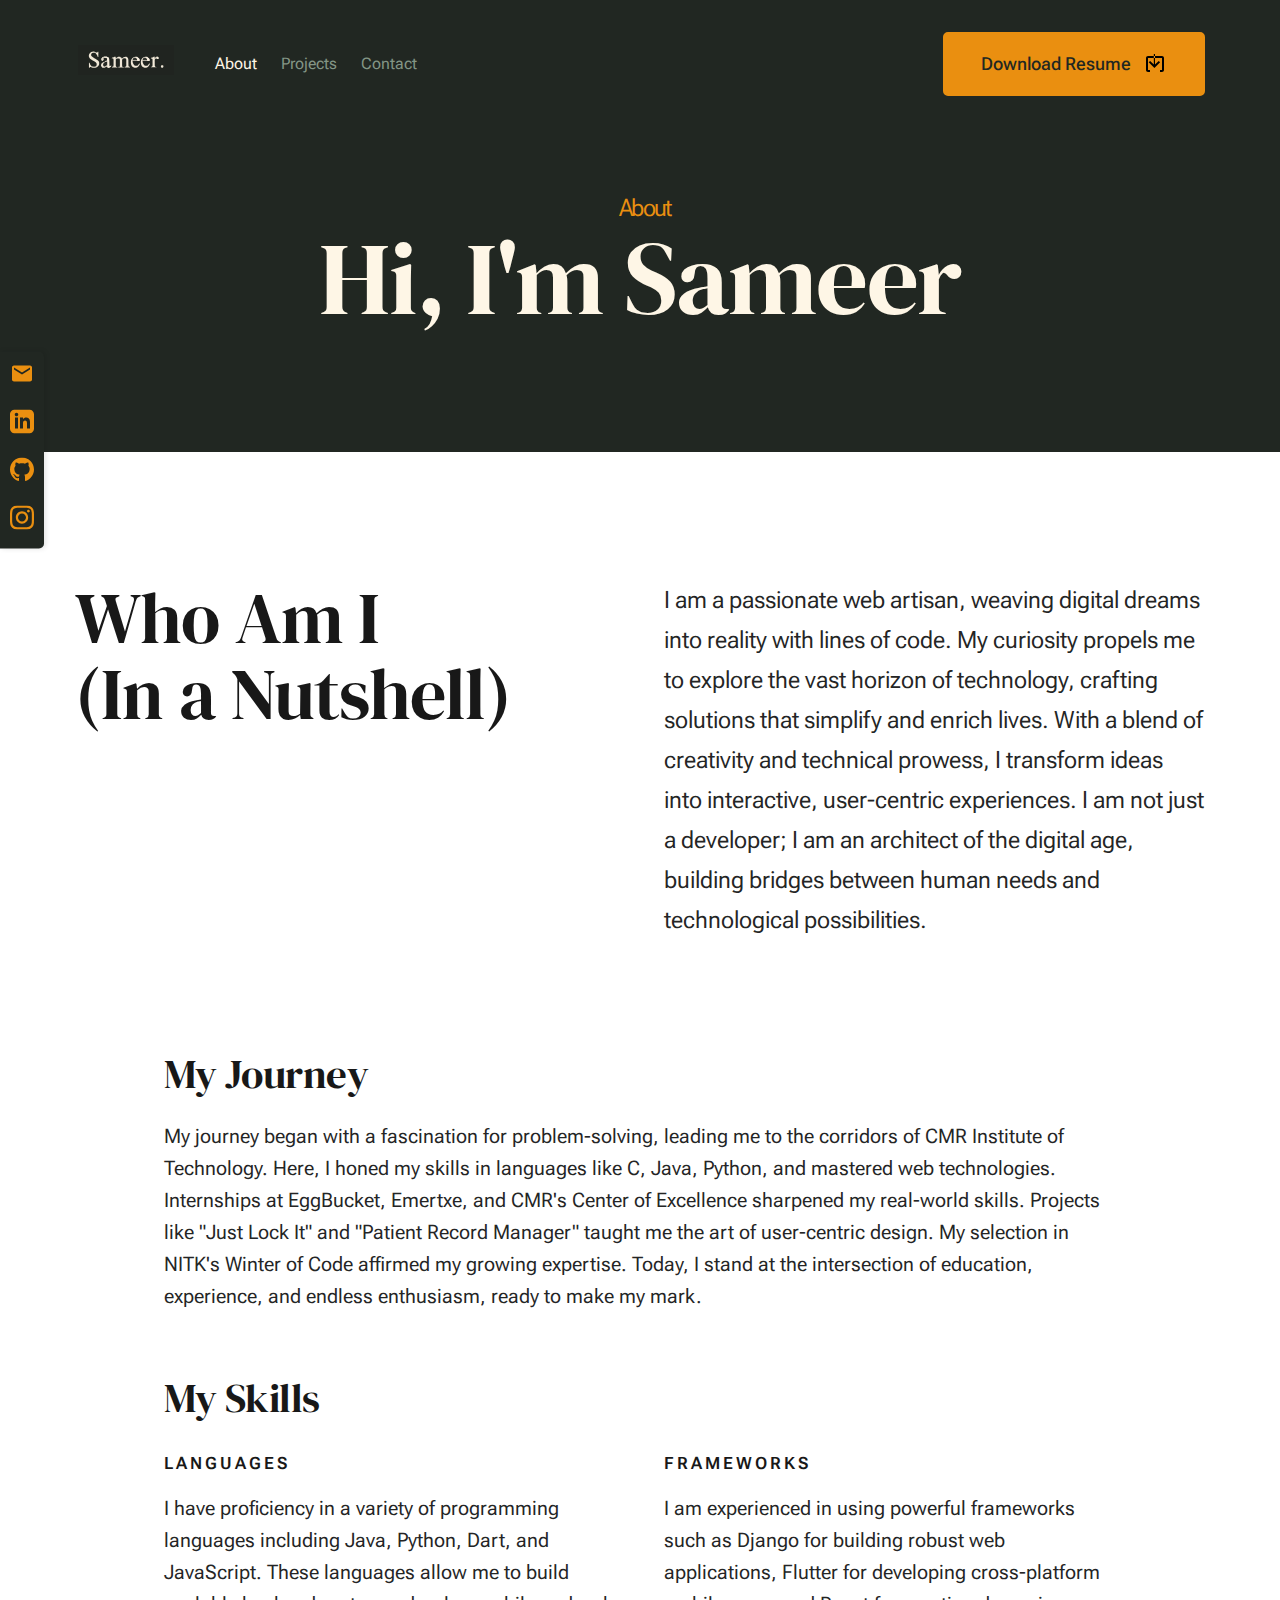
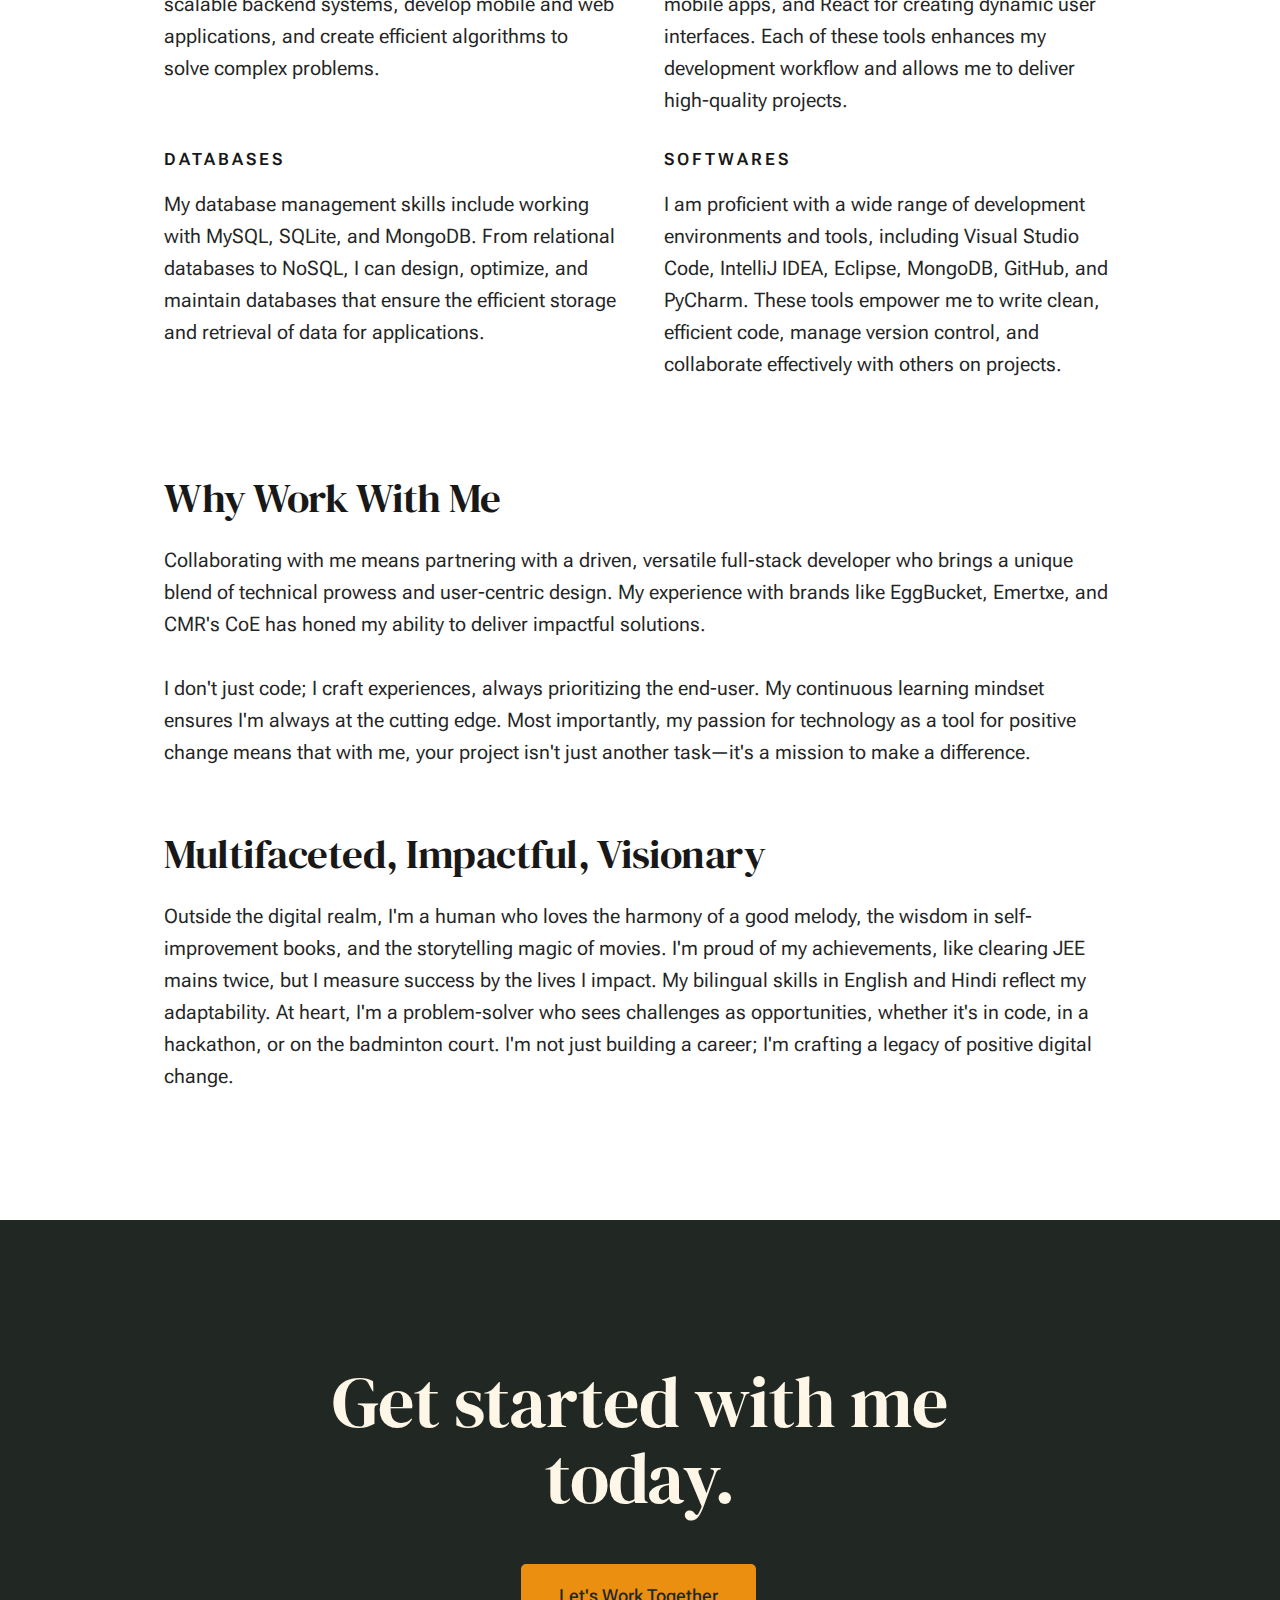
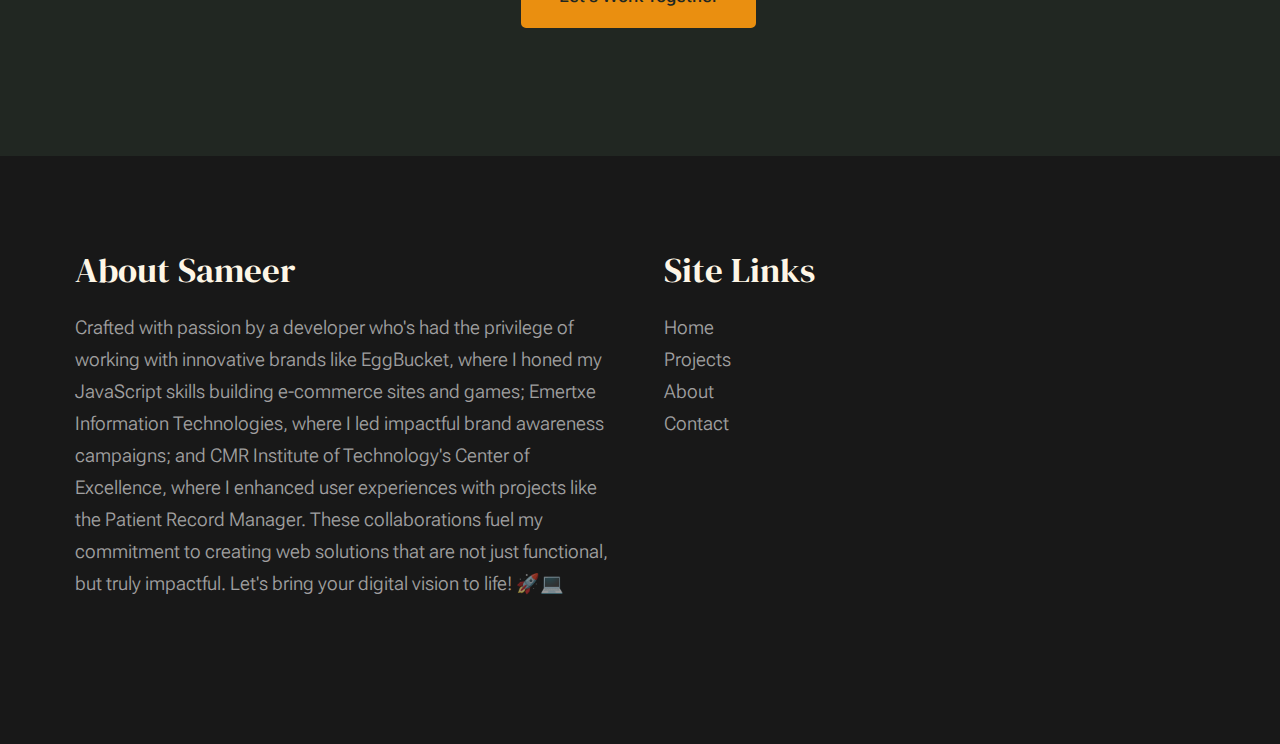
==== about.html @ 9d4186fe "Initial Commit" ====
<!DOCTYPE html>
<html lang="en" class="no-js" >
<head>

    <!--- basic page needs
    ================================================== -->
    <meta charset="utf-8">
    <meta name="viewport" content="width=device-width, initial-scale=1">
    <title>About - Sameer</title>

    <script>
        document.documentElement.classList.remove('no-js');
        document.documentElement.classList.add('js');
    </script>

    <!-- CSS
    ================================================== -->
    <link rel="stylesheet" href="css/vendor.css">
    <link rel="stylesheet" href="css/styles.css">

    <!-- favicons
    ================================================== -->
    <link rel="apple-touch-icon" sizes="180x180" href="apple-touch-icon.png">
    <link rel="icon" type="image/png" sizes="32x32" href="favicon-32x32.png">
    <link rel="icon" type="image/png" sizes="16x16" href="favicon-16x16.png">
    <link rel="manifest" href="site.webmanifest">
    <style>
        :root {
            --primary-color: #212722;
            --secondary-color: #ea8f10;
            --hover-color: white;
        }

        .social-sidebar {
            position: fixed;
            left: 0;
            top: 50%;
            transform: translateY(-50%);
            background-color: var(--primary-color);
            padding: 10px;
            border-top-right-radius: 5px;
            border-bottom-right-radius: 5px;
            box-shadow: 2px 0 5px rgba(0,0,0,0.1);
            z-index: 1000;
        }

        .social-sidebar a {
            display: block;
            margin-bottom: 15px;
            text-decoration: none;
        }

        .social-sidebar a:last-child {
            margin-bottom: 0;
        }

        .social-sidebar svg {
            width: 24px;
            height: 24px;
            fill: var(--secondary-color);
            transition: fill 0.3s ease;
        }

        .social-sidebar a:hover svg {
            fill: var(--hover-color);
        }

        @media (max-width: 768px) {
            .social-sidebar {
                left: 0;
                right: 0;
                top: auto;
                bottom: 0;
                transform: none;
                display: flex;
                justify-content: space-around;
                border-radius: 0;
                padding: 10px 0;
            }

            .social-sidebar a {
                margin-bottom: 0;
            }
        }

    </style>

</head>


<body id="top">
    <!-- Social Side bar -->
    <div class="social-sidebar">
        <a href="mailto:your-email@example.com" id="email-link">
            <svg viewBox="0 0 24 24">
                <path d="M20 4H4c-1.1 0-1.99.9-1.99 2L2 18c0 1.1.9 2 2 2h16c1.1 0 2-.9 2-2V6c0-1.1-.9-2-2-2zm0 4l-8 5-8-5V6l8 5 8-5v2z"/>
            </svg>
        </a>
        <a href="https://www.linkedin.com/in/your-profile" id="linkedin-link" target="_blank" rel="noopener noreferrer">
            <svg viewBox="0 0 24 24">
                <path d="M19 0h-14c-2.761 0-5 2.239-5 5v14c0 2.761 2.239 5 5 5h14c2.762 0 5-2.239 5-5v-14c0-2.761-2.238-5-5-5zm-11 19h-3v-11h3v11zm-1.5-12.268c-.966 0-1.75-.79-1.75-1.764s.784-1.764 1.75-1.764 1.75.79 1.75 1.764-.783 1.764-1.75 1.764zm13.5 12.268h-3v-5.604c0-3.368-4-3.113-4 0v5.604h-3v-11h3v1.765c1.396-2.586 7-2.777 7 2.476v6.759z"/>
            </svg>
        </a>
        <a href="https://github.com/your-username" id="github-link" target="_blank" rel="noopener noreferrer">
            <svg viewBox="0 0 24 24">
                <path d="M12 0c-6.626 0-12 5.373-12 12 0 5.302 3.438 9.8 8.207 11.387.599.111.793-.261.793-.577v-2.234c-3.338.726-4.033-1.416-4.033-1.416-.546-1.387-1.333-1.756-1.333-1.756-1.089-.745.083-.729.083-.729 1.205.084 1.839 1.237 1.839 1.237 1.07 1.834 2.807 1.304 3.492.997.107-.775.418-1.305.762-1.604-2.665-.305-5.467-1.334-5.467-5.931 0-1.311.469-2.381 1.236-3.221-.124-.303-.535-1.524.117-3.176 0 0 1.008-.322 3.301 1.23.957-.266 1.983-.399 3.003-.404 1.02.005 2.047.138 3.006.404 2.291-1.552 3.297-1.23 3.297-1.23.653 1.653.242 2.874.118 3.176.77.84 1.235 1.911 1.235 3.221 0 4.609-2.807 5.624-5.479 5.921.43.372.823 1.102.823 2.222v3.293c0 .319.192.694.801.576 4.765-1.589 8.199-6.086 8.199-11.386 0-6.627-5.373-12-12-12z"/>
            </svg>
        </a>
        <a href="https://www.instagram.com/your-username" id="instagram-link" target="_blank" rel="noopener noreferrer">
            <svg viewBox="0 0 24 24">
                <path d="M12 2.163c3.204 0 3.584.012 4.85.07 3.252.148 4.771 1.691 4.919 4.919.058 1.265.069 1.645.069 4.849 0 3.205-.012 3.584-.069 4.849-.149 3.225-1.664 4.771-4.919 4.919-1.266.058-1.644.07-4.85.07-3.204 0-3.584-.012-4.849-.07-3.26-.149-4.771-1.699-4.919-4.92-.058-1.265-.07-1.644-.07-4.849 0-3.204.013-3.583.07-4.849.149-3.227 1.664-4.771 4.919-4.919 1.266-.057 1.645-.069 4.849-.069zm0-2.163c-3.259 0-3.667.014-4.947.072-4.358.2-6.78 2.618-6.98 6.98-.059 1.281-.073 1.689-.073 4.948 0 3.259.014 3.668.072 4.948.2 4.358 2.618 6.78 6.98 6.98 1.281.058 1.689.072 4.948.072 3.259 0 3.668-.014 4.948-.072 4.354-.2 6.782-2.618 6.979-6.98.059-1.28.073-1.689.073-4.948 0-3.259-.014-3.667-.072-4.947-.196-4.354-2.617-6.78-6.979-6.98-1.281-.059-1.69-.073-4.949-.073zm0 5.838c-3.403 0-6.162 2.759-6.162 6.162s2.759 6.163 6.162 6.163 6.162-2.759 6.162-6.163c0-3.403-2.759-6.162-6.162-6.162zm0 10.162c-2.209 0-4-1.79-4-4 0-2.209 1.791-4 4-4s4 1.791 4 4c0 2.21-1.791 4-4 4zm6.406-11.845c-.796 0-1.441.645-1.441 1.44s.645 1.44 1.441 1.44c.795 0 1.439-.645 1.439-1.44s-.644-1.44-1.439-1.44z"/>
            </svg>
        </a>
    </div>


    <!-- preloader
    ================================================== -->
    <div id="preloader">
        <div id="loader" class="dots-fade">
            <div></div>
            <div></div>
            <div></div>
        </div>
    </div>


    <!-- page wrap
    ================================================== -->
    <div id="page" class="s-pagewrap">


        <!-- # site header 
        ================================================== -->
        <header class="s-header">

            <div class="row s-header__inner width-sixteen-col">

                <div class="s-header__block">
                    <div class="s-header__logo">
                        <a class="logo" href="index.html">
                            <img src="images/logo.svg" alt="Homepage">
                        </a>
                    </div>

                    <a class="s-header__menu-toggle" href="#0"><span>Menu</span></a>
                </div> <!-- end s-header__block -->

                <nav class="s-header__nav">
    
                    <ul class="s-header__menu-links">
                        <li class="current"><a href="about.html">About</a></li>
                        <li><a href="projects.html">Projects</a></li>
                        
                        <li><a href="contact.html">Contact</a></li>
                    </ul> <!-- s-header__menu-links -->

                    <div class="s-header__contact">
                        <a href="path/to/resume.pdf" class="btn btn--primary s-header__contact-btn" download>
                            Download Resume
                            <svg xmlns="http://www.w3.org/2000/svg" width="24" height="24" viewBox="0 0 24 24" style="fill: rgba(0, 0, 0, 1); vertical-align: middle; margin-left: 8px;">
                                <path d="M12 1v10.586l3.707-3.707 1.414 1.414-5.707 5.707-5.707-5.707 1.414-1.414 3.707 3.707V1h2zm-5 16h10v2H7v-2zM5 19h14c1.104 0 2-.896 2-2V5c0-1.104-.896-2-2-2H5c-1.104 0-2 .896-2 2v12c0 1.104.896 2 2 2zm0-14h14v12H5V5z"></path>
                            </svg>
                        </a>                        
                    </div> <!-- s-header__contact -->
    
                </nav> <!-- end s-header__nav -->

            </div> <!-- end s-header__inner -->

        </header> <!-- end s-header -->


        <!-- # site main content
        ================================================== -->
        <section id="content" class="s-content">

               <section class="s-pageheader pageheader">
                    <div class="row">
                        <div class="column xl-12">
                            <h1 class="page-title">
                                <span class="page-title__small-type text-pretitle">About</span>
                                Hi, I'm Sameer
                            </h1>
                            
                        </div>
                    </div>
               </section> <!-- end pageheader --> 

               <section class="s-pagecontent pagecontent">

                    <div class="row pageintro">
                        <div class="column xl-6 lg-12">
                            <h2 class="text-display-title">Who Am I <br>(In a Nutshell)</h2>
                        </div>
                        <div class="column xl-6 lg-12 u-flexitem-x-right">
                            <p class="lead">
                                I am a passionate web artisan, weaving digital dreams into reality with 
                                lines of code. My curiosity propels me to explore the vast horizon of 
                                technology, crafting solutions that simplify and enrich lives. With a 
                                blend of creativity and technical prowess, I transform ideas into interactive, 
                                user-centric experiences. I am not just a developer; I am an architect of the 
                                digital age, building bridges between human needs and technological possibilities.
                            </p>
                        </div>                       
                    </div> <!-- end pageintro -->   
                    
                    <!-- <div class="row pagemedia">
                        <d class="column xl-12">
                            <figure class="page-media">                                
                                <img src="images/thumbs/about/about-1200.jpg" 
                                     srcset="images/thumbs/about/about-2400.jpg 2400w, 
                                             images/thumbs/about/about-1200.jpg 1200w, 
                                             images/thumbs/about/about-600.jpg 600w" sizes="(max-width: 2400px) 100vw, 2400px" alt="">
                            </figure>
                        </d>
                    </div> -->

                    <div class="row width-narrower pagemain">
                        <div class="column xl-12"> 

                            <h2>My Journey</h2>
                            <p>
                                My journey began with a fascination for problem-solving, leading me to the 
                                corridors of CMR Institute of Technology. Here, I honed my skills in languages 
                                like C, Java, Python, and mastered web technologies. Internships at EggBucket, 
                                Emertxe, and CMR's Center of Excellence sharpened my real-world skills. Projects 
                                like "Just Lock It" and "Patient Record Manager" taught me the art of user-centric 
                                design. My selection in NITK's Winter of Code affirmed my growing expertise. 
                                Today, I stand at the intersection of education, experience, and endless enthusiasm, 
                                ready to make my mark.
                            </p>

                            <h2 class="u-add-bottom">My Skills</h2>

                            <div class="grid-list-items list-items">
                                <div class="grid-list-items__item list-items__item u-remove-bottom">
                                    <div class="list-items__item-header">
                                        <h6 class="list-items__item-small-title">Languages</h6>
                                    </div>
                                    <p>
                                        I have proficiency in a variety of programming languages including Java, Python, Dart, and JavaScript. These languages allow me to build scalable backend systems, develop mobile and web applications, and create efficient algorithms to solve complex problems.
                                    </p>
                                </div>
                                <div class="grid-list-items__item list-items__item u-remove-bottom">
                                    <div class="list-items__item-header">
                                        <h6 class="list-items__item-small-title">Frameworks</h6>
                                    </div>
                                    <p>
                                        I am experienced in using powerful frameworks such as Django for building robust web applications, Flutter for developing cross-platform mobile apps, and React for creating dynamic user interfaces. Each of these tools enhances my development workflow and allows me to deliver high-quality projects.
                                    </p>
                                </div>
                                <div class="grid-list-items__item list-items__item u-remove-bottom">
                                    <div class="list-items__item-header">
                                        <h6 class="list-items__item-small-title">Databases</h6>
                                    </div>
                                    <p>
                                        My database management skills include working with MySQL, SQLite, and MongoDB. From relational databases to NoSQL, I can design, optimize, and maintain databases that ensure the efficient storage and retrieval of data for applications.
                                    </p>
                                </div>
                                <div class="grid-list-items__item list-items__item u-remove-bottom">
                                    <div class="list-items__item-header">
                                        <h6 class="list-items__item-small-title">Softwares</h6>
                                    </div>
                                    <p>
                                        I am proficient with a wide range of development environments and tools, including Visual Studio Code, IntelliJ IDEA, Eclipse, MongoDB, GitHub, and PyCharm. These tools empower me to write clean, efficient code, manage version control, and collaborate effectively with others on projects.
                                    </p>
                                </div>
                            </div> <!--grid-list-items -->


                            <h2>Why Work With Me</h2>
                            <p>
                                Collaborating with me means partnering with a driven, versatile full-stack 
                                developer who brings a unique blend of technical prowess and user-centric design. 
                                My experience with brands like EggBucket, Emertxe, and CMR's CoE has honed my ability 
                                to deliver impactful solutions.
                            </p>

                            <p>
                                I don't just code; I craft experiences, always prioritizing the end-user. My continuous 
                                learning mindset ensures I'm always at the cutting edge. Most importantly, my passion 
                                for technology as a tool for positive change means that with me, your project isn't just 
                                another task—it's a mission to make a difference.
                            </p>                   

                            <h2>Multifaceted, Impactful, Visionary</h2>
                            <p>
                                Outside the digital realm, I'm a human who loves the harmony of a good melody, 
                                the wisdom in self-improvement books, and the storytelling magic of movies. I'm 
                                proud of my achievements, like clearing JEE mains twice, but I measure success by 
                                the lives I impact. My bilingual skills in English and Hindi reflect my adaptability. 
                                At heart, I'm a problem-solver who sees challenges as opportunities, whether it's in 
                                code, in a hackathon, or on the badminton court. I'm not just building a career; I'm 
                                crafting a legacy of positive digital change.
                            </p>

                        </div> <!-- end grid-block-->
                    </div> <!-- end pagemain -->

               <!-- </section> pagecontent -->

               <!-- <section class="s-testimonials">

                    <div class="s-testimonials__header row row-x-center text-center">
                        <div class="column xl-8 lg-12">
        
                            <p class="text-pretitle">
                            Testimonials
                            </p>
                            <h3>
                            Reviews From Real Clients
                            </h3>                        
        
                        </div> -->
                    <!-- </div> end s-testimonials__header -->

                    <!-- <div class="row s-testimonials__content">
                        <div class="column xl-12 testimonials">

                            <div class="swiper-container testimonials__slider page-slider">

                                <div class="swiper-wrapper">
                                    <div class="testimonials__slide swiper-slide">
                                        <p>
                                        Molestiae incidunt consequatur quis ipsa autem nam sit enim magni. Voluptas tempore rem. 
                                        Explicabo a quaerat sint autem dolore ducimus ut consequatur neque. Nisi dolores quaerat fuga rem nihil nostrum.
                                        Laudantium quia consequatur molestias.
                                        </p>
                                        <div class="testimonials__author">
                                            <img src="images/avatars/user-01.jpg" alt="Author image" class="testimonials__avatar">
                                            <cite class="testimonials__cite">
                                                <strong>John Rockefeller</strong>
                                                <span>Standard Oil Co.</span>
                                            </cite>
                                        </div>
                                    </div>
                                    <div class="testimonials__slide swiper-slide">
                                        <p>
                                        Voluptas tempore rem. Molestiae incidunt consequatur quis ipsa autem nam sit enim magni. 
                                        Explicabo a quaerat sint autem dolore ducimus ut consequatur neque. Nisi dolores quaerat fuga rem nihil nostrum.
                                        Laudantium quia consequatur molestias.
                                        </p>
                                        <div class="testimonials__author">
                                            <img src="images/avatars/user-04.jpg" alt="Author image" class="testimonials__avatar">
                                            <cite class="testimonials__cite">
                                                <strong>Andrew Carnegie</strong>
                                                <span>Carnegie Steel Co.</span>
                                            </cite>
                                        </div>
                                    </div>
                                    <div class="testimonials__slide swiper-slide">
                                        <p>
                                        Nisi dolores quaerat fuga rem nihil nostrum. Molestiae incidunt consequatur quis ipsa autem nam sit enim magni. 
                                        Voluptas tempore rem. Explicabo a quaerat sint autem dolore ducimus ut consequatur neque. 
                                        Laudantium quia consequatur molestias.
                                        </p>
                                        <div class="testimonials__author">
                                            <img src="images/avatars/user-06.jpg" alt="Author image" class="testimonials__avatar">
                                            <cite class="testimonials__cite">
                                                <strong>Henry Ford</strong>
                                                <span>Ford Motor Co.</span>
                                            </cite>
                                        </div>
                                    </div>
                                    <div class="testimonials__slide swiper-slide">
                                        <p>
                                        Molestiae incidunt consequatur quis ipsa autem nam sit enim magni. Voluptas tempore rem. 
                                        Explicabo a quaerat sint autem dolore ducimus ut consequatur neque. Nisi dolores quaerat fuga rem nihil nostrum.
                                        Laudantium quia consequatur molestias.
                                        </p>
                                        <div class="testimonials__author">
                                            <img src="images/avatars/user-02.jpg" alt="Author image" class="testimonials__avatar">
                                            <cite class="testimonials__cite">
                                                <strong>John Morgan</strong>
                                                <span>JP Morgan & Co.</span>
                                            </cite>
                                        </div>
                                    </div>  -->
                                <!-- </div> end swiper-wrapper  -->

                                <!-- <div class="swiper-pagination"></div> -->

                            <!-- </div> end testimonials__slider  -->

                        <!-- </div> testimonials -->
                    <!-- </div> end s-testimonials__content -->

               <!-- </section> end s-testimonials -->

        </section> <!-- s-content-->

        <!-- # cta
        ================================================== -->
        <section id="cta" class="s-cta">

            <div class="row row-x-center text-center">
                <div class="column xl-8 lg-12">

                    <div class="s-cta__content">
                        <h2 class="text-display-title">
                        Get started with me today.
                        </h2>
                        <!-- <p class="lead">
                        Lorem ipsum dolor sit, amet consectetur adipisicing elit. Quis rem, esse doloribus sint eaque at debitis enim vitae minus expedita ratione dignissimos sit nostrum optio sequi. Ipsa at beatae quam.
                        </p> -->
                        <a href="contact.html" class="btn btn--primary">Let's Work Together</a>
                    </div>

                </div>
            </div>

        </section> <!-- end s-cta -->


        <!-- # footer 
        ================================================== -->
        <footer class="s-footer">
            <div class="row s-footer__content">
                <div class="column xl-6 lg-6 md-12 s-footer__block s-footer__about">                    
                    <h3>About Sameer</h3>
                    <p>
                        Crafted with passion by a developer who's had the privilege of working with 
                        innovative brands like EggBucket, where I honed my JavaScript skills building 
                        e-commerce sites and games; Emertxe Information Technologies, where I led 
                        impactful brand awareness campaigns; and CMR Institute of Technology's 
                        Center of Excellence, where I enhanced user experiences with projects like 
                        the Patient Record Manager. These collaborations fuel my commitment to 
                        creating web solutions that are not just functional, but truly impactful. 
                        Let's bring your digital vision to life! 🚀💻
                    </p>               
                </div>                
                <div class="column xl-3 lg-6 md-12 s-footer__block s-footer__site-links">
                    <h3>Site Links</h3>
                    <ul class="link-list">
                        <li><a href="index.html">Home</a></li>
                        <li><a href="projects.html">Projects</a></li>
                        <!-- <li><a href="blog.html">Journal</a></li> -->
                        <li><a href="about.html">About</a></li>
                        <li><a href="contact.html">Contact</a></li>
                        <!-- <li><a href="https://www.dreamhost.com/r.cgi?287326">DreamHost</a></li> -->
                    </ul>
                </div>
                
            </div>    
            
            <!-- <div class="row s-footer__bottom">
                <div class="column xl-6 lg-12">
                    <ul class="s-footer__social social-list">
                        <li>
                            <a href="#0">
                                <svg xmlns="http://www.w3.org/2000/svg" width="24" height="24" viewBox="0 0 24 24" style="fill:rgba(0, 0, 0, 1);transform:;-ms-filter:"><path d="M20,3H4C3.447,3,3,3.448,3,4v16c0,0.552,0.447,1,1,1h8.615v-6.96h-2.338v-2.725h2.338v-2c0-2.325,1.42-3.592,3.5-3.592 c0.699-0.002,1.399,0.034,2.095,0.107v2.42h-1.435c-1.128,0-1.348,0.538-1.348,1.325v1.735h2.697l-0.35,2.725h-2.348V21H20 c0.553,0,1-0.448,1-1V4C21,3.448,20.553,3,20,3z"></path></svg>
                                <span class="u-screen-reader-text">Facebook</span>
                            </a>
                        </li>
                        <li>
                            <a href="#0">
                                <svg xmlns="http://www.w3.org/2000/svg" width="24" height="24" viewBox="0 0 24 24" style="fill:rgba(0, 0, 0, 1);transform:;-ms-filter:"><path d="M19.633,7.997c0.013,0.175,0.013,0.349,0.013,0.523c0,5.325-4.053,11.461-11.46,11.461c-2.282,0-4.402-0.661-6.186-1.809 c0.324,0.037,0.636,0.05,0.973,0.05c1.883,0,3.616-0.636,5.001-1.721c-1.771-0.037-3.255-1.197-3.767-2.793 c0.249,0.037,0.499,0.062,0.761,0.062c0.361,0,0.724-0.05,1.061-0.137c-1.847-0.374-3.23-1.995-3.23-3.953v-0.05 c0.537,0.299,1.16,0.486,1.82,0.511C3.534,9.419,2.823,8.184,2.823,6.787c0-0.748,0.199-1.434,0.548-2.032 c1.983,2.443,4.964,4.04,8.306,4.215c-0.062-0.3-0.1-0.611-0.1-0.923c0-2.22,1.796-4.028,4.028-4.028 c1.16,0,2.207,0.486,2.943,1.272c0.91-0.175,1.782-0.512,2.556-0.973c-0.299,0.935-0.936,1.721-1.771,2.22 c0.811-0.088,1.597-0.312,2.319-0.624C21.104,6.712,20.419,7.423,19.633,7.997z"></path></svg>
                                <span class="u-screen-reader-text">Twitter</span>
                            </a>
                        </li>
                        <li>
                            <a href="#0">
                                <svg xmlns="http://www.w3.org/2000/svg" width="24" height="24" viewBox="0 0 24 24" style="fill:rgba(0, 0, 0, 1);transform:;-ms-filter:"><path d="M11.999,7.377c-2.554,0-4.623,2.07-4.623,4.623c0,2.554,2.069,4.624,4.623,4.624c2.552,0,4.623-2.07,4.623-4.624 C16.622,9.447,14.551,7.377,11.999,7.377L11.999,7.377z M11.999,15.004c-1.659,0-3.004-1.345-3.004-3.003 c0-1.659,1.345-3.003,3.004-3.003s3.002,1.344,3.002,3.003C15.001,13.659,13.658,15.004,11.999,15.004L11.999,15.004z"></path><circle cx="16.806" cy="7.207" r="1.078"></circle><path d="M20.533,6.111c-0.469-1.209-1.424-2.165-2.633-2.632c-0.699-0.263-1.438-0.404-2.186-0.42 c-0.963-0.042-1.268-0.054-3.71-0.054s-2.755,0-3.71,0.054C7.548,3.074,6.809,3.215,6.11,3.479C4.9,3.946,3.945,4.902,3.477,6.111 c-0.263,0.7-0.404,1.438-0.419,2.186c-0.043,0.962-0.056,1.267-0.056,3.71c0,2.442,0,2.753,0.056,3.71 c0.015,0.748,0.156,1.486,0.419,2.187c0.469,1.208,1.424,2.164,2.634,2.632c0.696,0.272,1.435,0.426,2.185,0.45 c0.963,0.042,1.268,0.055,3.71,0.055s2.755,0,3.71-0.055c0.747-0.015,1.486-0.157,2.186-0.419c1.209-0.469,2.164-1.424,2.633-2.633 c0.263-0.7,0.404-1.438,0.419-2.186c0.043-0.962,0.056-1.267,0.056-3.71s0-2.753-0.056-3.71C20.941,7.57,20.801,6.819,20.533,6.111z M19.315,15.643c-0.007,0.576-0.111,1.147-0.311,1.688c-0.305,0.787-0.926,1.409-1.712,1.711c-0.535,0.199-1.099,0.303-1.67,0.311 c-0.95,0.044-1.218,0.055-3.654,0.055c-2.438,0-2.687,0-3.655-0.055c-0.569-0.007-1.135-0.112-1.669-0.311 c-0.789-0.301-1.414-0.923-1.719-1.711c-0.196-0.534-0.302-1.099-0.311-1.669c-0.043-0.95-0.053-1.218-0.053-3.654 c0-2.437,0-2.686,0.053-3.655c0.007-0.576,0.111-1.146,0.311-1.687c0.305-0.789,0.93-1.41,1.719-1.712 c0.534-0.198,1.1-0.303,1.669-0.311c0.951-0.043,1.218-0.055,3.655-0.055c2.437,0,2.687,0,3.654,0.055 c0.571,0.007,1.135,0.112,1.67,0.311c0.786,0.303,1.407,0.925,1.712,1.712c0.196,0.534,0.302,1.099,0.311,1.669 c0.043,0.951,0.054,1.218,0.054,3.655c0,2.436,0,2.698-0.043,3.654H19.315z"></path></svg>
                                <span class="u-screen-reader-text">Instagram</span>
                            </a>
                        </li>
                        <li>
                            <a href="#0">
                                <svg xmlns="http://www.w3.org/2000/svg" width="24" height="24" viewBox="0 0 24 24" style="fill: rgba(0, 0, 0, 1);transform: ;msFilter:;"><path d="M20.66 6.98a9.932 9.932 0 0 0-3.641-3.64C15.486 2.447 13.813 2 12 2s-3.486.447-5.02 1.34c-1.533.893-2.747 2.107-3.64 3.64S2 10.187 2 12s.446 3.487 1.34 5.02a9.924 9.924 0 0 0 3.641 3.64C8.514 21.553 10.187 22 12 22s3.486-.447 5.02-1.34a9.932 9.932 0 0 0 3.641-3.64C21.554 15.487 22 13.813 22 12s-.446-3.487-1.34-5.02zM12 3.66c2 0 3.772.64 5.32 1.919-.92 1.174-2.286 2.14-4.1 2.9-1.002-1.813-2.088-3.327-3.261-4.54A7.715 7.715 0 0 1 12 3.66zM5.51 6.8a8.116 8.116 0 0 1 2.711-2.22c1.212 1.201 2.325 2.7 3.34 4.5-2 .6-4.114.9-6.341.9-.573 0-1.006-.013-1.3-.04A8.549 8.549 0 0 1 5.51 6.8zM3.66 12c0-.054.003-.12.01-.2.007-.08.01-.146.01-.2.254.014.641.02 1.161.02 2.666 0 5.146-.367 7.439-1.1.187.373.381.793.58 1.26-1.32.293-2.674 1.006-4.061 2.14S6.4 16.247 5.76 17.5c-1.4-1.587-2.1-3.42-2.1-5.5zM12 20.34c-1.894 0-3.594-.587-5.101-1.759.601-1.187 1.524-2.322 2.771-3.401 1.246-1.08 2.483-1.753 3.71-2.02a29.441 29.441 0 0 1 1.56 6.62 8.166 8.166 0 0 1-2.94.56zm7.08-3.96a8.351 8.351 0 0 1-2.58 2.621c-.24-2.08-.7-4.107-1.379-6.081.932-.066 1.765-.1 2.5-.1.799 0 1.686.034 2.659.1a8.098 8.098 0 0 1-1.2 3.46zm-1.24-5c-1.16 0-2.233.047-3.22.14a27.053 27.053 0 0 0-.68-1.62c2.066-.906 3.532-2.006 4.399-3.3 1.2 1.414 1.854 3.027 1.96 4.84-.812-.04-1.632-.06-2.459-.06z"></path></svg>
                                <span class="u-screen-reader-text">Dribbble</span>
                            </a>
                        </li>
                    </ul> 
                </div>
                <div class="column xl-6 lg-12">
                    <p class="ss-copyright">
                        <span>© Copyright Monica 2022</span> 
                        <span>Design by <a href="https://www.styleshout.com/">StyleShout</a> Distribution By <a href="https://themewagon.com">ThemeWagon</a></span>
                    </p>
                </div>

                <div class="ss-go-top">
                    <a class="smoothscroll" title="Back to Top" href="#top">
                        <svg xmlns="http://www.w3.org/2000/svg" viewBox="0 0 24 24" width="36" height="36" fill="none" stroke="#ffffff" stroke-width="1" stroke-linecap="round" stroke-linejoin="round">&lt;!--!  Atomicons Free 1.00 by @atisalab License - https://atomicons.com/license/ (Icons: CC BY 4.0) Copyright 2021 Atomicons --&gt;<polyline points="17 11 12 6 7 11"></polyline><line x1="12" y1="18" x2="12" y2="6"></line></svg>
                    </a>
                </div> 
            </div>
            
        </footer> end s-footer -->

    </div> <!-- end page-wrap -->

    <!-- Java Script
    ================================================== -->
    <script src="js/plugins.js"></script>
    <script src="js/main.js"></script>
    <script>const socialLinks = {
        email: 'sameerchandra12@gmail.com',
        linkedin: 'https://www.linkedin.com/in/sameer-singh-493b271b8/',
        github: 'Sameersingh29',
        instagram: 'the__protagonist_'
    };

    // Update the links
    document.getElementById('email-link').href = `mailto:${socialLinks.email}`;
    document.getElementById('linkedin-link').href = socialLinks.linkedin;
    document.getElementById('github-link').href = `https://github.com/${socialLinks.github}`;
    document.getElementById('instagram-link').href = `https://www.instagram.com/${socialLinks.instagram}`;</script>

</body>
</html>
---- css/vendor.css ----
/* ===================================================================
 * Monica Third-party Stylesheets
 * Template Ver. 1.0.0
 * 12-13-2022
 * -------------------------------------------------------------------
 *
 * TOC:
 * # PrismJS
 * # Swiper
 *
 * ------------------------------------------------------------------- */


/* ===================================================================
 * # PrismJS 1.20.0
 *   https://prismjs.com/download.html#themes=prism-okaidia&languages=markup+css+clike+javascript+markup-templating+php 
 *   
 *   okaidia theme for JavaScript, CSS and HTML
 *   Loosely based on Monokai textmate theme by http://www.monokai.nl/
 *   @author ocodia
 * ------------------------------------------------------------------- */
code[class*=language-],
pre[class*=language-] {
  color          : #f8f8f2;
  background     : none;
  text-shadow    : 0 1px rgba(0, 0, 0, 0.3);
  font-family    : var(--font-mono);
  font-size      : calc(var(--text-size) * 0.9444);
  text-align     : left;
  white-space    : pre;
  word-spacing   : normal;
  word-break     : normal;
  word-wrap      : normal;
  line-height    : var(--vspace-1);
  -moz-tab-size  : 4;
  -o-tab-size    : 4;
  tab-size       : 4;
  -webkit-hyphens: none;
  -ms-hyphens    : none;
  hyphens        : none;
}

/* Code blocks */
pre[class*=language-] {
  padding : var(--vspace-0_5) 0 var(--vspace-1);
  margin  : var(--vspace-1) 0;
  overflow: auto;
}

:not(pre)>code[class*=language-],
pre[class*=language-] {
  background: #272822;
}

/* Inline code */
:not(pre)>code[class*=language-] {
  padding    : 0.1em;
  white-space: normal;
}

.token.comment,
.token.prolog,
.token.doctype,
.token.cdata {
  color: slategray;
}

.token.punctuation {
  color: #f8f8f2;
}

.token.namespace {
  opacity: 0.7;
}

.token.property,
.token.tag,
.token.constant,
.token.symbol,
.token.deleted {
  color: #f92672;
}

.token.boolean,
.token.number {
  color: #ae81ff;
}

.token.selector,
.token.attr-name,
.token.string,
.token.char,
.token.builtin,
.token.inserted {
  color: #a6e22e;
}

.token.operator,
.token.entity,
.token.url,
.language-css .token.string,
.style .token.string,
.token.variable {
  color: #f8f8f2;
}

.token.atrule,
.token.attr-value,
.token.function,
.token.class-name {
  color: #e6db74;
}

.token.keyword {
  color: #66d9ef;
}

.token.regex,
.token.important {
  color: #fd971f;
}

.token.important,
.token.bold {
  font-weight: bold;
}

.token.italic {
  font-style: italic;
}

.token.entity {
  cursor: help;
}



/* ===================================================================
 * # Swiper 6.4.5
 *   Most modern mobile touch slider and framework with hardware accelerated transitions
 *   https://swiperjs.com
 *
 *   Copyright 2014-2020 Vladimir Kharlampidi
 *
 *   Released under the MIT License
 *
 *   Released on: December 18, 2020
 * ------------------------------------------------------------------- */
@font-face {
  font-family: "swiper-icons";
  src        : url("data:application/font-woff;charset=utf-8;base64, [base64]//wADZ2x5ZgAAAywAAADMAAAD2MHtryVoZWFkAAABbAAAADAAAAA2E2+eoWhoZWEAAAGcAAAAHwAAACQC9gDzaG10eAAAAigAAAAZAAAArgJkABFsb2NhAAAC0AAAAFoAAABaFQAUGG1heHAAAAG8AAAAHwAAACAAcABAbmFtZQAAA/gAAAE5AAACXvFdBwlwb3N0AAAFNAAAAGIAAACE5s74hXjaY2BkYGAAYpf5Hu/j+W2+MnAzMYDAzaX6QjD6/4//Bxj5GA8AuRwMYGkAPywL13jaY2BkYGA88P8Agx4j+/8fQDYfA1AEBWgDAIB2BOoAeNpjYGRgYNBh4GdgYgABEMnIABJzYNADCQAACWgAsQB42mNgYfzCOIGBlYGB0YcxjYGBwR1Kf2WQZGhhYGBiYGVmgAFGBiQQkOaawtDAoMBQxXjg/wEGPcYDDA4wNUA2CCgwsAAAO4EL6gAAeNpj2M0gyAACqxgGNWBkZ2D4/wMA+xkDdgAAAHjaY2BgYGaAYBkGRgYQiAHyGMF8FgYHIM3DwMHABGQrMOgyWDLEM1T9/w8UBfEMgLzE////P/5//f/V/xv+r4eaAAeMbAxwIUYmIMHEgKYAYjUcsDAwsLKxc3BycfPw8jEQA/[base64]/uznmfPFBNODM2K7MTQ45YEAZqGP81AmGGcF3iPqOop0r1SPTaTbVkfUe4HXj97wYE+yNwWYxwWu4v1ugWHgo3S1XdZEVqWM7ET0cfnLGxWfkgR42o2PvWrDMBSFj/IHLaF0zKjRgdiVMwScNRAoWUoH78Y2icB/yIY09An6AH2Bdu/UB+yxopYshQiEvnvu0dURgDt8QeC8PDw7Fpji3fEA4z/PEJ6YOB5hKh4dj3EvXhxPqH/SKUY3rJ7srZ4FZnh1PMAtPhwP6fl2PMJMPDgeQ4rY8YT6Gzao0eAEA409DuggmTnFnOcSCiEiLMgxCiTI6Cq5DZUd3Qmp10vO0LaLTd2cjN4fOumlc7lUYbSQcZFkutRG7g6JKZKy0RmdLY680CDnEJ+UMkpFFe1RN7nxdVpXrC4aTtnaurOnYercZg2YVmLN/d/gczfEimrE/fs/bOuq29Zmn8tloORaXgZgGa78yO9/cnXm2BpaGvq25Dv9S4E9+5SIc9PqupJKhYFSSl47+Qcr1mYNAAAAeNptw0cKwkAAAMDZJA8Q7OUJvkLsPfZ6zFVERPy8qHh2YER+3i/BP83vIBLLySsoKimrqKqpa2hp6+jq6RsYGhmbmJqZSy0sraxtbO3sHRydnEMU4uR6yx7JJXveP7WrDycAAAAAAAH//wACeNpjYGRgYOABYhkgZgJCZgZNBkYGLQZtIJsFLMYAAAw3ALgAeNolizEKgDAQBCchRbC2sFER0YD6qVQiBCv/H9ezGI6Z5XBAw8CBK/m5iQQVauVbXLnOrMZv2oLdKFa8Pjuru2hJzGabmOSLzNMzvutpB3N42mNgZGBg4GKQYzBhYMxJLMlj4GBgAYow/P/PAJJhLM6sSoWKfWCAAwDAjgbRAAB42mNgYGBkAIIbCZo5IPrmUn0hGA0AO8EFTQAA") format("woff");
  font-weight: 400;
  font-style : normal;
}

:root {
  --swiper-theme-color: #007aff;
}

.swiper-container {
  margin-left : auto;
  margin-right: auto;
  position    : relative;
  overflow    : hidden;
  list-style  : none;
  padding     : 0;
  /* Fix of Webkit flickering */
  z-index     : 1;
}

.swiper-container-vertical>.swiper-wrapper {
  flex-direction: column;
}

.swiper-wrapper {
  position           : relative;
  width              : 100%;
  height             : 100%;
  z-index            : 1;
  display            : flex;
  transition-property: transform;
  box-sizing         : content-box;
}

.swiper-container-android .swiper-slide,
.swiper-wrapper {
  transform: translate3d(0px, 0, 0);
}

.swiper-container-multirow>.swiper-wrapper {
  flex-wrap: wrap;
}

.swiper-container-multirow-column>.swiper-wrapper {
  flex-wrap     : wrap;
  flex-direction: column;
}

.swiper-container-free-mode>.swiper-wrapper {
  transition-timing-function: ease-out;
  margin                    : 0 auto;
}

.swiper-slide {
  flex-shrink        : 0;
  width              : 100%;
  height             : 100%;
  position           : relative;
  transition-property: transform;
}

.swiper-slide-invisible-blank {
  visibility: hidden;
}

/* Auto Height */
.swiper-container-autoheight,
.swiper-container-autoheight .swiper-slide {
  height: auto;
}

.swiper-container-autoheight .swiper-wrapper {
  align-items        : flex-start;
  transition-property: transform, height;
}

/* 3D Effects */
.swiper-container-3d {
  perspective: 1200px;
}

.swiper-container-3d .swiper-wrapper,
.swiper-container-3d .swiper-slide,
.swiper-container-3d .swiper-slide-shadow-left,
.swiper-container-3d .swiper-slide-shadow-right,
.swiper-container-3d .swiper-slide-shadow-top,
.swiper-container-3d .swiper-slide-shadow-bottom,
.swiper-container-3d .swiper-cube-shadow {
  transform-style: preserve-3d;
}

.swiper-container-3d .swiper-slide-shadow-left,
.swiper-container-3d .swiper-slide-shadow-right,
.swiper-container-3d .swiper-slide-shadow-top,
.swiper-container-3d .swiper-slide-shadow-bottom {
  position      : absolute;
  left          : 0;
  top           : 0;
  width         : 100%;
  height        : 100%;
  pointer-events: none;
  z-index       : 10;
}

.swiper-container-3d .swiper-slide-shadow-left {
  background-image: linear-gradient(to left, rgba(0, 0, 0, 0.5), rgba(0, 0, 0, 0));
}

.swiper-container-3d .swiper-slide-shadow-right {
  background-image: linear-gradient(to right, rgba(0, 0, 0, 0.5), rgba(0, 0, 0, 0));
}

.swiper-container-3d .swiper-slide-shadow-top {
  background-image: linear-gradient(to top, rgba(0, 0, 0, 0.5), rgba(0, 0, 0, 0));
}

.swiper-container-3d .swiper-slide-shadow-bottom {
  background-image: linear-gradient(to bottom, rgba(0, 0, 0, 0.5), rgba(0, 0, 0, 0));
}

/* CSS Mode */
.swiper-container-css-mode>.swiper-wrapper {
  overflow          : auto;
  scrollbar-width   : none;
  /* For Firefox */
  -ms-overflow-style: none;
  /* For Internet Explorer and Edge */
}

.swiper-container-css-mode>.swiper-wrapper::-webkit-scrollbar {
  display: none;
}

.swiper-container-css-mode>.swiper-wrapper>.swiper-slide {
  scroll-snap-align: start start;
}

.swiper-container-horizontal.swiper-container-css-mode>.swiper-wrapper {
  -ms-scroll-snap-type: x mandatory;
  scroll-snap-type    : x mandatory;
}

.swiper-container-vertical.swiper-container-css-mode>.swiper-wrapper {
  -ms-scroll-snap-type: y mandatory;
  scroll-snap-type    : y mandatory;
}

:root {
  --swiper-navigation-size   : 44px;
  /*
    --swiper-navigation-color: var(--swiper-theme-color);
    */
}

.swiper-button-prev,
.swiper-button-next {
  position       : absolute;
  top            : 50%;
  width          : calc(var(--swiper-navigation-size) / 44 * 27);
  height         : var(--swiper-navigation-size);
  margin-top     : calc(-1 * var(--swiper-navigation-size) / 2);
  z-index        : 10;
  cursor         : pointer;
  display        : flex;
  align-items    : center;
  justify-content: center;
  color          : var(--swiper-navigation-color, var(--swiper-theme-color));
}

.swiper-button-prev.swiper-button-disabled,
.swiper-button-next.swiper-button-disabled {
  opacity       : 0.35;
  cursor        : auto;
  pointer-events: none;
}

.swiper-button-prev:after,
.swiper-button-next:after {
  font-family   : swiper-icons;
  font-size     : var(--swiper-navigation-size);
  text-transform: none !important;
  letter-spacing: 0;
  text-transform: none;
  font-variant  : initial;
  line-height   : 1;
}

.swiper-button-prev,
.swiper-container-rtl .swiper-button-next {
  left : 10px;
  right: auto;
}

.swiper-button-prev:after,
.swiper-container-rtl .swiper-button-next:after {
  content: "prev";
}

.swiper-button-next,
.swiper-container-rtl .swiper-button-prev {
  right: 10px;
  left : auto;
}

.swiper-button-next:after,
.swiper-container-rtl .swiper-button-prev:after {
  content: "next";
}

.swiper-button-prev.swiper-button-white,
.swiper-button-next.swiper-button-white {
  --swiper-navigation-color: #ffffff;
}

.swiper-button-prev.swiper-button-black,
.swiper-button-next.swiper-button-black {
  --swiper-navigation-color: #000000;
}

.swiper-button-lock {
  display: none;
}

:root {
  /*
    --swiper-pagination-color: var(--swiper-theme-color);
    */
}

.swiper-pagination {
  position  : absolute;
  text-align: center;
  transition: 300ms opacity;
  transform : translate3d(0, 0, 0);
  z-index   : 10;
}

.swiper-pagination.swiper-pagination-hidden {
  opacity: 0;
}

/* Common Styles */
.swiper-pagination-fraction,
.swiper-pagination-custom,
.swiper-container-horizontal>.swiper-pagination-bullets {
  bottom: 10px;
  left  : 0;
  width : 100%;
}

/* Bullets */
.swiper-pagination-bullets-dynamic {
  overflow : hidden;
  font-size: 0;
}

.swiper-pagination-bullets-dynamic .swiper-pagination-bullet {
  transform: scale(0.33);
  position : relative;
}

.swiper-pagination-bullets-dynamic .swiper-pagination-bullet-active {
  transform: scale(1);
}

.swiper-pagination-bullets-dynamic .swiper-pagination-bullet-active-main {
  transform: scale(1);
}

.swiper-pagination-bullets-dynamic .swiper-pagination-bullet-active-prev {
  transform: scale(0.66);
}

.swiper-pagination-bullets-dynamic .swiper-pagination-bullet-active-prev-prev {
  transform: scale(0.33);
}

.swiper-pagination-bullets-dynamic .swiper-pagination-bullet-active-next {
  transform: scale(0.66);
}

.swiper-pagination-bullets-dynamic .swiper-pagination-bullet-active-next-next {
  transform: scale(0.33);
}

.swiper-pagination-bullet {
  width        : 8px;
  height       : 8px;
  display      : inline-block;
  border-radius: 100%;
  background   : #000;
  opacity      : 0.2;
}

button.swiper-pagination-bullet {
  border            : none;
  margin            : 0;
  padding           : 0;
  box-shadow        : none;
  -webkit-appearance: none;
  -moz-appearance   : none;
  appearance        : none;
}

.swiper-pagination-clickable .swiper-pagination-bullet {
  cursor: pointer;
}

.swiper-pagination-bullet-active {
  opacity   : 1;
  background: var(--swiper-pagination-color, var(--swiper-theme-color));
}

.swiper-container-vertical>.swiper-pagination-bullets {
  right    : 10px;
  top      : 50%;
  transform: translate3d(0px, -50%, 0);
}

.swiper-container-vertical>.swiper-pagination-bullets .swiper-pagination-bullet {
  margin : 6px 0;
  display: block;
}

.swiper-container-vertical>.swiper-pagination-bullets.swiper-pagination-bullets-dynamic {
  top      : 50%;
  transform: translateY(-50%);
  width    : 8px;
}

.swiper-container-vertical>.swiper-pagination-bullets.swiper-pagination-bullets-dynamic .swiper-pagination-bullet {
  display   : inline-block;
  transition: 200ms transform, 200ms top;
}

.swiper-container-horizontal>.swiper-pagination-bullets .swiper-pagination-bullet {
  margin: 0 4px;
}

.swiper-container-horizontal>.swiper-pagination-bullets.swiper-pagination-bullets-dynamic {
  left       : 50%;
  transform  : translateX(-50%);
  white-space: nowrap;
}

.swiper-container-horizontal>.swiper-pagination-bullets.swiper-pagination-bullets-dynamic .swiper-pagination-bullet {
  transition: 200ms transform, 200ms left;
}

.swiper-container-horizontal.swiper-container-rtl>.swiper-pagination-bullets-dynamic .swiper-pagination-bullet {
  transition: 200ms transform, 200ms right;
}

/* Progress */
.swiper-pagination-progressbar {
  background: rgba(0, 0, 0, 0.25);
  position  : absolute;
}

.swiper-pagination-progressbar .swiper-pagination-progressbar-fill {
  background      : var(--swiper-pagination-color, var(--swiper-theme-color));
  position        : absolute;
  left            : 0;
  top             : 0;
  width           : 100%;
  height          : 100%;
  transform       : scale(0);
  transform-origin: left top;
}

.swiper-container-rtl .swiper-pagination-progressbar .swiper-pagination-progressbar-fill {
  transform-origin: right top;
}

.swiper-container-horizontal>.swiper-pagination-progressbar,
.swiper-container-vertical>.swiper-pagination-progressbar.swiper-pagination-progressbar-opposite {
  width : 100%;
  height: 4px;
  left  : 0;
  top   : 0;
}

.swiper-container-vertical>.swiper-pagination-progressbar,
.swiper-container-horizontal>.swiper-pagination-progressbar.swiper-pagination-progressbar-opposite {
  width : 4px;
  height: 100%;
  left  : 0;
  top   : 0;
}

.swiper-pagination-white {
  --swiper-pagination-color: #ffffff;
}

.swiper-pagination-black {
  --swiper-pagination-color: #000000;
}

.swiper-pagination-lock {
  display: none;
}

/* Scrollbar */
.swiper-scrollbar {
  border-radius   : 10px;
  position        : relative;
  -ms-touch-action: none;
  background      : rgba(0, 0, 0, 0.1);
}

.swiper-container-horizontal>.swiper-scrollbar {
  position: absolute;
  left    : 1%;
  bottom  : 3px;
  z-index : 50;
  height  : 5px;
  width   : 98%;
}

.swiper-container-vertical>.swiper-scrollbar {
  position: absolute;
  right   : 3px;
  top     : 1%;
  z-index : 50;
  width   : 5px;
  height  : 98%;
}

.swiper-scrollbar-drag {
  height       : 100%;
  width        : 100%;
  position     : relative;
  background   : rgba(0, 0, 0, 0.5);
  border-radius: 10px;
  left         : 0;
  top          : 0;
}

.swiper-scrollbar-cursor-drag {
  cursor: move;
}

.swiper-scrollbar-lock {
  display: none;
}

.swiper-zoom-container {
  width          : 100%;
  height         : 100%;
  display        : flex;
  justify-content: center;
  align-items    : center;
  text-align     : center;
}

.swiper-zoom-container>img,
.swiper-zoom-container>svg,
.swiper-zoom-container>canvas {
  max-width    : 100%;
  max-height   : 100%;
  -o-object-fit: contain;
  object-fit   : contain;
}

.swiper-slide-zoomed {
  cursor: move;
}

/* Preloader */
:root {
  /*
    --swiper-preloader-color: var(--swiper-theme-color);
    */
}

.swiper-lazy-preloader {
  width            : 42px;
  height           : 42px;
  position         : absolute;
  left             : 50%;
  top              : 50%;
  margin-left      : -21px;
  margin-top       : -21px;
  z-index          : 10;
  transform-origin : 50%;
  -webkit-animation: swiper-preloader-spin 1s infinite linear;
  animation        : swiper-preloader-spin 1s infinite linear;
  box-sizing       : border-box;
  border           : 4px solid var(--swiper-preloader-color, var(--swiper-theme-color));
  border-radius    : 50%;
  border-top-color : transparent;
}

.swiper-lazy-preloader-white {
  --swiper-preloader-color: #fff;
}

.swiper-lazy-preloader-black {
  --swiper-preloader-color: #000;
}

@-webkit-keyframes swiper-preloader-spin {
  100% {
    transform: rotate(360deg);
  }
}

@keyframes swiper-preloader-spin {
  100% {
    transform: rotate(360deg);
  }
}

/* a11y */
.swiper-container .swiper-notification {
  position      : absolute;
  left          : 0;
  top           : 0;
  pointer-events: none;
  opacity       : 0;
  z-index       : -1000;
}

.swiper-container-fade.swiper-container-free-mode .swiper-slide {
  transition-timing-function: ease-out;
}

.swiper-container-fade .swiper-slide {
  pointer-events     : none;
  transition-property: opacity;
}

.swiper-container-fade .swiper-slide .swiper-slide {
  pointer-events: none;
}

.swiper-container-fade .swiper-slide-active,
.swiper-container-fade .swiper-slide-active .swiper-slide-active {
  pointer-events: auto;
}

.swiper-container-cube {
  overflow: visible;
}

.swiper-container-cube .swiper-slide {
  pointer-events             : none;
  -webkit-backface-visibility: hidden;
  backface-visibility        : hidden;
  z-index                    : 1;
  visibility                 : hidden;
  transform-origin           : 0 0;
  width                      : 100%;
  height                     : 100%;
}

.swiper-container-cube .swiper-slide .swiper-slide {
  pointer-events: none;
}

.swiper-container-cube.swiper-container-rtl .swiper-slide {
  transform-origin: 100% 0;
}

.swiper-container-cube .swiper-slide-active,
.swiper-container-cube .swiper-slide-active .swiper-slide-active {
  pointer-events: auto;
}

.swiper-container-cube .swiper-slide-active,
.swiper-container-cube .swiper-slide-next,
.swiper-container-cube .swiper-slide-prev,
.swiper-container-cube .swiper-slide-next+.swiper-slide {
  pointer-events: auto;
  visibility    : visible;
}

.swiper-container-cube .swiper-slide-shadow-top,
.swiper-container-cube .swiper-slide-shadow-bottom,
.swiper-container-cube .swiper-slide-shadow-left,
.swiper-container-cube .swiper-slide-shadow-right {
  z-index                    : 0;
  -webkit-backface-visibility: hidden;
  backface-visibility        : hidden;
}

.swiper-container-cube .swiper-cube-shadow {
  position  : absolute;
  left      : 0;
  bottom    : 0px;
  width     : 100%;
  height    : 100%;
  background: #000;
  opacity   : 0.6;
  filter    : blur(50px);
  z-index   : 0;
}

.swiper-container-flip {
  overflow: visible;
}

.swiper-container-flip .swiper-slide {
  pointer-events             : none;
  -webkit-backface-visibility: hidden;
  backface-visibility        : hidden;
  z-index                    : 1;
}

.swiper-container-flip .swiper-slide .swiper-slide {
  pointer-events: none;
}

.swiper-container-flip .swiper-slide-active,
.swiper-container-flip .swiper-slide-active .swiper-slide-active {
  pointer-events: auto;
}

.swiper-container-flip .swiper-slide-shadow-top,
.swiper-container-flip .swiper-slide-shadow-bottom,
.swiper-container-flip .swiper-slide-shadow-left,
.swiper-container-flip .swiper-slide-shadow-right {
  z-index                    : 0;
  -webkit-backface-visibility: hidden;
  backface-visibility        : hidden;
}
---- css/styles.css ----
@charset "UTF-8";
/* =================================================================== 
 * Monica Main Stylesheet
 * Template Ver. 1.0.0
 * 12-13-2022
 * ------------------------------------------------------------------
 *
 * TOC:
 * # SETTINGS
 *		## fonts
 *    	## colors
 *	  	## spacing and typescale
 *		## grid variables
 * # CSS RESET
 * # GRID
 *		## extra large devices
 *		## large devices
 *		## medium devices 
 *		## tablet devices
 *		## mobile devices
 *		## small mobile devices
 *		## additional column stackpoints 
 * # BASE SETUP
 * # UTILITY CLASSES
 * # TYPOGRAPHY 
 *		## additional typography & helper classes
 *		## lists
 *		## media 
 *		## spacing
 * # PRELOADER
 *		## page loaded
 * # FORM 
 *		## style placeholder text
 *		## change autocomplete styles in Chrome
 * # BUTTONS
 * # TABLE
 * # COMPONENTS
 *		## pagination 
 *		## alert box 
 *		## skillbars
 *		## stats tabs
 * # PROJECT-WIDE SHARED STYLES
 *		## list items
 *		## social list
 *		## blog card
 *		## testimonials
 *		## swiper overrides
 * # GRID-BASED LAYOUTS
 *		## grid block
 *		## list grid
 * # PAGE WRAP
 * # SITE HEADER
 *		## logo
 *		## main navigation
 *		## mobile menu toggle
 * # PAGEHEADER & PAGECONTENT
 * # INTRO
 *		## intro content
 *		## intro scroll down
 *		## intro transitions
 * # ABOUT
 * # EXPERTISE
 * # CLIENTS
 *		## clients list
 * # CTA
 * # JOURNAL
 * # FOOTER
 *		## newsletter
 *		## copyright
 *		## go top
 * # BLOG STYLES 
 * # PAGE STYLES 
 *		## projects page
 *		## contact page
 *
 * ------------------------------------------------------------------ */


/* ===================================================================
 * # SETTINGS
 *
 *
 * ------------------------------------------------------------------- */

/* ------------------------------------------------------------------- 
 * ## fonts 
 * ------------------------------------------------------------------- */
@import url("https://fonts.googleapis.com/css2?family=DM+Serif+Display&family=Roboto+Flex:opsz,wght@8..144,300;8..144,400;8..144,500;8..144,600&display=swap");

:root {
	--font-1: "Roboto Flex", sans-serif;
	--font-2: "DM Serif Display", Serif;

  /* monospace
   */
	--font-mono: Consolas, "Andale Mono", Courier, "Courier New", monospace;
}

/* ------------------------------------------------------------------- 
 * ## colors
 * ------------------------------------------------------------------- */
:root {
  /* color-1(#EA9010)
   * color-2(#343D35)
   * color-3(#FEF5E4)
   */
	--color-1: hsla(35, 87%, 49%, 1);
	--color-2: hsla(127, 8%, 22%, 1);
	--color-3: hsla(39, 93%, 95%, 1);

  /* theme color variations
   */
	--color-1-lightest             : hsla(35, 87%, 96%, 1);
	--color-1-lighter              : hsla(35, 87%, 69%, 1);
	--color-1-light                : hsla(35, 87%, 59%, 1);
	--color-1-dark                 : hsla(35, 87%, 39%, 1);
	--color-1-darker               : hsla(35, 87%, 29%, 1);
	--color-1-darkest              : hsla(35, 87%, 10%, 1);

	--color-2-lightest             : hsla(127, 8%, 55%, 1);
	--color-2-lighter              : hsla(127, 8%, 42%, 1);
	--color-2-light                : hsla(127, 8%, 32%, 1);
	--color-2-dark                 : hsla(127, 8%, 14%, 1);
	--color-2-darker               : hsla(127, 8%, 2%, 1);
	
	--color-3-light                : hsla(39, 93%, 100%, 1);
	--color-3-dark                 : hsla(39, 93%, 85%, 1);
	--color-3-darker               : hsla(39, 93%, 75%, 1);

  /* feedback colors
   * color-error(#ffd1d2), color-success(#c8e675), 
   * color-info(#d7ecfb), color-notice(#fff099)
   */
	--color-error                  : hsla(359, 100%, 91%, 1);
	--color-success                : hsla(76, 69%, 68%, 1);
	--color-info                   : hsla(205, 82%, 91%, 1);
	--color-notice                 : hsla(51, 100%, 80%, 1);
	--color-error-content          : hsla(359, 50%, 50%, 1);
	--color-success-content        : hsla(76, 29%, 28%, 1);
	--color-info-content           : hsla(205, 32%, 31%, 1);
	--color-notice-content         : hsla(51, 30%, 30%, 1);

  /* shades 
   * generated using 
   * Tint & Shade Generator 
   * (https                     ://maketintsandshades.com/)
   */
	--color-black                  : #000000;
	--color-gray-19                : #121212;
	--color-gray-18                : #242525;
	--color-gray-17                : #363737;
	--color-gray-16                : #484949;
	--color-gray-15                : #5b5c5c;
	--color-gray-14                : #6d6e6e;
	--color-gray-13                : #7f8080;
	--color-gray-12                : #919292;
	--color-gray-11                : #a3a5a5;
	--color-gray-10                : #b5b7b7;
	--color-gray-9                 : #bcbebe;
	--color-gray-8                 : #c4c5c5;
	--color-gray-7                 : #cbcdcd;
	--color-gray-6                 : #d3d4d4;
	--color-gray-5                 : #dadbdb;
	--color-gray-4                 : #e1e2e2;
	--color-gray-3                 : #e9e9e9;
	--color-gray-2                 : #f0f1f1;
	--color-gray-1                 : #f8f8f8;
	--color-white                  : #ffffff;

  /* text
   */
	--color-text                   : var(--color-gray-18);
	--color-text-dark              : #181818;
	--color-text-light             : var(--color-gray-14);
	--color-placeholder            : var(--color-gray-12);

  /* link
   */
	--color-link                   : var(--color-1);
	--color-link-hover             : var(--color-2-lighter);
	--color-link-active            : var(--color-2-lighter);

  /* buttons
   */
	--color-btn                    : var(--color-gray-4);
	--color-btn-text               : var(--color-text);
	--color-btn-hover              : var(--color-gray-5);
	--color-btn-hover-text         : var(--color-text);
	--color-btn-primary            : var(--color-1);
	--color-btn-primary-text       : var(--color-2-dark);
	--color-btn-primary-hover      : var(--color-1-light);
	--color-btn-primary-hover-text : var(--color-2-dark);
	--color-btn-stroke             : var(--color-text-dark);
	--color-btn-stroke-text        : var(--color-text-dark);
	--color-btn-stroke-hover       : var(--color-text-dark);
	--color-btn-stroke-hover-text  : var(--color-white);

  /* preloader
   */
	--color-preloader-bg           : var(--color-2-dark);
	--color-loader                 : var(--color-white);
	--color-loader-light           : var(--color-2-light);

  /* others
   */
	--color-body                   : white;
	--color-border                 : rgba(0, 0, 0, .1);
	--border-radius                : 5px;
}

/* ------------------------------------------------------------------- 
 * ## spacing and typescale
 * ------------------------------------------------------------------- */
:root {
  /* spacing
   * base font size: 20px 
   * vertical space unit : 32px
   */
	--base-size        : 62.5%;
	--multiplier       : 1;
	--base-font-size   : calc(2rem * var(--multiplier));
	--space            : calc(3.2rem * var(--multiplier));

  /* vertical spacing 
   */
	--vspace-0_125     : calc(0.125 * var(--space));
	--vspace-0_25      : calc(0.25 * var(--space));
	--vspace-0_375     : calc(0.375 * var(--space));
	--vspace-0_5       : calc(0.5 * var(--space));
	--vspace-0_625     : calc(0.625 * var(--space));
	--vspace-0_75      : calc(0.75 * var(--space));
	--vspace-0_875     : calc(0.875 * var(--space));
	--vspace-1         : calc(var(--space));
	--vspace-1_25      : calc(1.25 * var(--space));
	--vspace-1_5       : calc(1.5 * var(--space));
	--vspace-1_75      : calc(1.75 * var(--space));
	--vspace-2         : calc(2 * var(--space));
	--vspace-2_5       : calc(2.5 * var(--space));
	--vspace-3         : calc(3 * var(--space));
	--vspace-3_5       : calc(3.5 * var(--space));
	--vspace-4         : calc(4 * var(--space));
	--vspace-4_5       : calc(4.5 * var(--space));
	--vspace-5         : calc(5 * var(--space));
	--vspace-5_5       : calc(5.5 * var(--space));
	--vspace-6         : calc(6 * var(--space));
	--vspace-6_5       : calc(6.5 * var(--space));
	--vspace-7         : calc(7 * var(--space));
	--vspace-7_5       : calc(7.5 * var(--space));
	--vspace-8         : calc(8 * var(--space));
	--vspace-8_5       : calc(8.5 * var(--space));
	--vspace-9         : calc(9 * var(--space));
	--vspace-9_5       : calc(9.5 * var(--space));
	--vspace-10        : calc(10 * var(--space));

  /* type scale
   * ratio 1        :2 | base: 20px
   * -------------------------------------------------------
   *
   * --text-huge-3    = (148.60px)
   * --text-huge-2    = (123.83px)
   * --text-huge-1    = (103.20px)
   * --text-display-3 = (86.00px)
   * --text-display-2 = (71.66px)
   * --text-display-1 = (59.72px)
   * --text-xxxl      = (49.77px)
   * --text-xxl       = (41.47px)
   * --text-xl        = (34.56px)
   * --text-lg        = (28.80px)
   * --text-md        = (24.00px)
   * --text-size      = (20.00px) BASE
   * --text-sm        = (16.67px)
   * --text-xs        = (13.89px)
   *
   * ---------------------------------------------------------
   */
	--text-scale-ratio : 1.2;
	--text-size        : var(--base-font-size);
	--text-xs          : calc((var(--text-size) / var(--text-scale-ratio)) / var(--text-scale-ratio));
	--text-sm          : calc(var(--text-xs) * var(--text-scale-ratio));
	--text-md          : calc(var(--text-sm) * var(--text-scale-ratio) * var(--text-scale-ratio));
	--text-lg          : calc(var(--text-md) * var(--text-scale-ratio));
	--text-xl          : calc(var(--text-lg) * var(--text-scale-ratio));
	--text-xxl         : calc(var(--text-xl) * var(--text-scale-ratio));
	--text-xxxl        : calc(var(--text-xxl) * var(--text-scale-ratio));
	--text-display-1   : calc(var(--text-xxxl) * var(--text-scale-ratio));
	--text-display-2   : calc(var(--text-display-1) * var(--text-scale-ratio));
	--text-display-3   : calc(var(--text-display-2) * var(--text-scale-ratio));
	--text-huge-1      : calc(var(--text-display-3) * var(--text-scale-ratio));
	--text-huge-2      : calc(var(--text-huge-1) * var(--text-scale-ratio));
	--text-huge-3      : calc(var(--text-huge-2) * var(--text-scale-ratio));

  /* default button height
   */
	--vspace-btn       : var(--vspace-2);
}

/* on mobile devices below 600px, change the value of '--multiplier' 
 * to adjust the values of base font size and vertical space unit.
 */
@media screen and (max-width: 600px) {
	:root {
		--multiplier: .9375;
	}
}

/* ------------------------------------------------------------------- 
 * ## grid variables
 * ------------------------------------------------------------------- */
:root {
  
  /* widths for rows and containers
   */
	--width-sixteen-cols: 1760px;
	--width-default     : 1320px;
	--width-wide        : 1600px;
	--width-wider       : 1800px;
	--width-narrow      : 1200px;
	--width-narrower    : 1000px;
	--width-narrowest   : 800px;
	--width-full        : 100%;
	--width-grid-max    : var(--width-default);

  /* gutter
   */
	--gutter            : 2.4rem;
}

/* on large screen devices
 */
@media screen and (max-width: 1000px) {
	:root {
		--gutter: 2.2rem;
	}
}

/* on small devices
 */
@media screen and (max-width: 600px) {
	:root {
		--gutter: 1rem;
	}
}



/* ====================================================================
 * # CSS RESET
 *
 *
 * --------------------------------------------------------------------
 * http://meyerweb.com/eric/tools/css/reset/ 
 * v2.0 | 20110126
 * License: none (public domain)
 * -------------------------------------------------------------------- */
html,
body,
div,
span,
applet,
object,
iframe,
h1,
h2,
h3,
h4,
h5,
h6,
p,
blockquote,
pre,
a,
abbr,
acronym,
address,
big,
cite,
code,
del,
dfn,
em,
img,
ins,
kbd,
q,
s,
samp,
small,
strike,
strong,
sub,
sup,
tt,
var,
b,
u,
i,
center,
dl,
dt,
dd,
ol,
ul,
li,
fieldset,
form,
label,
legend,
table,
caption,
tbody,
tfoot,
thead,
tr,
th,
td,
article,
aside,
canvas,
details,
embed,
figure,
figcaption,
footer,
header,
hgroup,
menu,
nav,
output,
ruby,
section,
summary,
time,
mark,
audio,
video {
	margin        : 0;
	padding       : 0;
	border        : 0;
	font-size     : 100%;
	font          : inherit;
	vertical-align: baseline;
}

/* HTML5 display-role reset for older browsers */
article,
aside,
details,
figcaption,
figure,
footer,
header,
hgroup,
menu,
nav,
section {
	display: block;
}

body {
	line-height: 1;
}

ol,
ul {
	list-style: none;
}

blockquote,
q {
	quotes: none;
}

blockquote:before,
blockquote:after,
q:before,
q:after {
	content: "";
	content: none;
}

table {
	border-collapse: collapse;
	border-spacing : 0;
}


/* ===================================================================
 * # GRID v5.0.0
 *
 *
 * -------------------------------------------------------------------
 * - Grid system based on the flex display property.
 *
 * - Grid breakpoints are based on MAXIMUM WIDTH media queries, 
 *   meaning they apply to that one breakpoint and ALL THOSE BELOW IT.
 *
 * - Grid columns without a specified width will automatically layout 
 *   as equal width columns.
 *
 * - On viewports 400px and below, all grid columns will stacked 
 *   vertically
 *
 * ------------------------------------------------------------------- */

/* row 
 */
.row {
	display  : flex;
	flex-flow: row wrap;
	width    : min(92%, var(--width-grid-max));
	margin   : 0 auto;
}

.row .row {
	width       : auto;
	margin-left : calc(var(--gutter) * -1);
	margin-right: calc(var(--gutter) * -1);
}

/* column
 */
.column {
	flex   : 1;
	padding: 0 var(--gutter);
}

.collapse>.column,
.column.collapse {
	padding: 0;
}

/* row utility classes
 */
.row.row-wrap {
	flex-wrap: wrap;
}

.row.row-nowrap {
	flex-wrap: nowrap;
}

.row.row-y-top {
	align-items: flex-start;
}

.row.row-y-bottom {
	align-items: flex-end;
}

.row.row-y-center {
	align-items: center;
}

.row.row-stretch {
	align-items: stretch;
}

.row.row-baseline {
	align-items: baseline;
}

.row.row-x-left {
	justify-content: flex-start;
}

.row.row-x-right {
	justify-content: flex-end;
}

.row.row-x-center {
	justify-content: center;
}

.row.row-center {
	align-items    : center;
	justify-content: center;
}

/* ------------------------- -------------------------------------------
 * ## extra large devices (1201px and above)
 * -------------------------------------------------------------------- */
.xl-1 {
	flex : none;
	width: 8.3333333333%;
}

.xl-2 {
	flex : none;
	width: 16.6666666667%;
}

.xl-3 {
	flex : none;
	width: 25%;
}

.xl-4 {
	flex : none;
	width: 33.3333333333%;
}

.xl-5 {
	flex : none;
	width: 41.6666666667%;
}

.xl-6 {
	flex : none;
	width: 50%;
}

.xl-7 {
	flex : none;
	width: 58.3333333333%;
}

.xl-8 {
	flex : none;
	width: 66.6666666667%;
}

.xl-9 {
	flex : none;
	width: 75%;
}

.xl-10 {
	flex : none;
	width: 83.3333333333%;
}

.xl-11 {
	flex : none;
	width: 91.6666666667%;
}

.xl-12 {
	flex : none;
	width: 100%;
}

/* --------------------------------------------------------------------
 * ## large devices (1001px to 1200px)
 * -------------------------------------------------------------------- */
@media screen and (max-width: 1200px) {
	.lg-1 {
		flex : none;
		width: 8.3333333333%;
	}

	.lg-2 {
		flex : none;
		width: 16.6666666667%;
	}

	.lg-3 {
		flex : none;
		width: 25%;
	}

	.lg-4 {
		flex : none;
		width: 33.3333333333%;
	}

	.lg-5 {
		flex : none;
		width: 41.6666666667%;
	}

	.lg-6 {
		flex : none;
		width: 50%;
	}

	.lg-7 {
		flex : none;
		width: 58.3333333333%;
	}

	.lg-8 {
		flex : none;
		width: 66.6666666667%;
	}

	.lg-9 {
		flex : none;
		width: 75%;
	}

	.lg-10 {
		flex : none;
		width: 83.3333333333%;
	}

	.lg-11 {
		flex : none;
		width: 91.6666666667%;
	}

	.lg-12 {
		flex : none;
		width: 100%;
	}
}

/* --------------------------------------------------------------------
 * ## medium devices (801px to 1000px)
 * -------------------------------------------------------------------- */
@media screen and (max-width: 1000px) {
	.md-1 {
		flex : none;
		width: 8.3333333333%;
	}

	.md-2 {
		flex : none;
		width: 16.6666666667%;
	}

	.md-3 {
		flex : none;
		width: 25%;
	}

	.md-4 {
		flex : none;
		width: 33.3333333333%;
	}

	.md-5 {
		flex : none;
		width: 41.6666666667%;
	}

	.md-6 {
		flex : none;
		width: 50%;
	}

	.md-7 {
		flex : none;
		width: 58.3333333333%;
	}

	.md-8 {
		flex : none;
		width: 66.6666666667%;
	}

	.md-9 {
		flex : none;
		width: 75%;
	}

	.md-10 {
		flex : none;
		width: 83.3333333333%;
	}

	.md-11 {
		flex : none;
		width: 91.6666666667%;
	}

	.md-12 {
		flex : none;
		width: 100%;
	}
}

/* --------------------------------------------------------------------
 * ## tablet devices (601px to 800px)  
 * -------------------------------------------------------------------- */
@media screen and (max-width: 800px) {
	.tab-1 {
		flex : none;
		width: 8.3333333333%;
	}

	.tab-2 {
		flex : none;
		width: 16.6666666667%;
	}

	.tab-3 {
		flex : none;
		width: 25%;
	}

	.tab-4 {
		flex : none;
		width: 33.3333333333%;
	}

	.tab-5 {
		flex : none;
		width: 41.6666666667%;
	}

	.tab-6 {
		flex : none;
		width: 50%;
	}

	.tab-7 {
		flex : none;
		width: 58.3333333333%;
	}

	.tab-8 {
		flex : none;
		width: 66.6666666667%;
	}

	.tab-9 {
		flex : none;
		width: 75%;
	}

	.tab-10 {
		flex : none;
		width: 83.3333333333%;
	}

	.tab-11 {
		flex : none;
		width: 91.6666666667%;
	}

	.tab-12 {
		flex : none;
		width: 100%;
	}
}

/* --------------------------------------------------------------------
 * ## mobile devices (401px to 600px)  
 * -------------------------------------------------------------------- */
@media screen and (max-width: 600px) {
	.row {
		width        : 100%;
		padding-left : 6vw;
		padding-right: 6vw;
	}

	.row .row {
		padding-left : 0;
		padding-right: 0;
	}

	.mob-1 {
		flex : none;
		width: 8.3333333333%;
	}

	.mob-2 {
		flex : none;
		width: 16.6666666667%;
	}

	.mob-3 {
		flex : none;
		width: 25%;
	}

	.mob-4 {
		flex : none;
		width: 33.3333333333%;
	}

	.mob-5 {
		flex : none;
		width: 41.6666666667%;
	}

	.mob-6 {
		flex : none;
		width: 50%;
	}

	.mob-7 {
		flex : none;
		width: 58.3333333333%;
	}

	.mob-8 {
		flex : none;
		width: 66.6666666667%;
	}

	.mob-9 {
		flex : none;
		width: 75%;
	}

	.mob-10 {
		flex : none;
		width: 83.3333333333%;
	}

	.mob-11 {
		flex : none;
		width: 91.6666666667%;
	}

	.mob-12 {
		flex : none;
		width: 100%;
	}
}

/* --------------------------------------------------------------------
 * ## small mobile devices (up to 400px)
 * -------------------------------------------------------------------- */

/* stack columns vertically
 */
@media screen and (max-width: 400px) {
	.row .row {
		margin-left : 0;
		margin-right: 0;
	}

	.column {
		flex        : none;
		width       : 100%;
		margin-left : 0;
		margin-right: 0;
		padding     : 0;
	}
}

/* --------------------------------------------------------------------
 * ## additional column stackpoints 
 * -------------------------------------------------------------------- */
@media screen and (max-width: 900px) {
	.stack-on-900 {
		flex        : none;
		width       : 100%;
		margin-left : 0;
		margin-right: 0;
	}
}

@media screen and (max-width: 700px) {
	.stack-on-700 {
		flex        : none;
		width       : 100%;
		margin-left : 0;
		margin-right: 0;
	}
}

@media screen and (max-width: 550px) {
	.stack-on-550 {
		flex        : none;
		width       : 100%;
		margin-left : 0;
		margin-right: 0;
	}
}


/* ===================================================================
 * # BASE SETUP
 *
 *
 * ------------------------------------------------------------------- */
html {
	font-size : var(--base-size);
	box-sizing: border-box;
}

*,
*::before,
*::after {
	box-sizing: inherit;
}

html,
body {
	height: 100%;
}

body {
	background-color          : var(--color-body);
	-webkit-overflow-scrolling: touch;
	-webkit-text-size-adjust  : 100%;
	-webkit-font-smoothing    : antialiased;
	-moz-osx-font-smoothing   : grayscale;
}

p {
	font-size     : inherit;
	text-rendering: optimizeLegibility;
}

a {
	text-decoration: none;
}

svg,
img,
video {
	max-width: 100%;
	height   : auto;
}

pre {
	overflow: auto;
}

div,
dl,
dt,
dd,
ul,
ol,
li,
h1,
h2,
h3,
h4,
h5,
h6,
pre,
form,
p,
blockquote,
th,
td {
	margin : 0;
	padding: 0;
}

input[type=email],
input[type=number],
input[type=search],
input[type=text],
input[type=tel],
input[type=url],
input[type=password],
textarea {
	-webkit-appearance: none;
	-moz-appearance   : none;
	appearance        : none;
}


/* ===================================================================
 * # UTILITY CLASSES
 *
 *
 * ------------------------------------------------------------------- */

/* flex item alignment classes
 */
.u-flexitem-center {
	margin    : auto;
	align-self: center;
}

.u-flexitem-left {
	margin-right: auto;
	align-self  : center;
}

.u-flexitem-right {
	margin-left: auto;
	align-self : center;
}

.u-flexitem-x-center {
	margin-right: auto;
	margin-left : auto;
}

.u-flexitem-x-left {
	margin-right: auto;
}

.u-flexitem-x-right {
	margin-left: auto;
}

.u-flexitem-y-center {
	align-self: center;
}

.u-flexitem-y-top {
	align-self: flex-start;
}

.u-flexitem-y-bottom {
	align-self: flex-end;
}

/* misc helper classes
 */
.u-screen-reader-text {
	clip             : rect(1px, 1px, 1px, 1px);
	-webkit-clip-path: inset(50%);
	clip-path        : inset(50%);
	height           : 1px;
	width            : 1px;
	margin           : -1px;
	overflow         : hidden;
	padding          : 0;
	border           : 0;
	position         : absolute;
	word-wrap        : normal !important;
}

.u-clearfix:after {
	content: "";
	display: table;
	clear  : both;
}

.u-flex-center {
	align-items    : center;
	justify-content: center;
}

.u-hidden {
	display: none;
}

.u-invisible {
	visibility: hidden;
}

.u-antialiased {
	-webkit-font-smoothing : antialiased;
	-moz-osx-font-smoothing: grayscale;
}

.u-overflow-hidden {
	overflow: hidden;
}

.u-remove-top {
	margin-top: 0;
}

.u-remove-bottom {
	margin-bottom: 0;
}

.u-add-half-bottom {
	margin-bottom: var(--vspace-0_5);
}

.u-add-bottom {
	margin-bottom: var(--vspace-1);
}

.u-no-border {
	border: none;
}

.u-fullwidth {
	width: 100%;
}

.u-pull-left {
	float: left;
}

.u-pull-right {
	float: right;
}


/* ===================================================================
 * # TYPOGRAPHY 
 *
 *
 * ------------------------------------------------------------------- 
 * type scale - ratio 1:2 | base: 20px
 * -------------------------------------------------------------------
 *
 * --text-huge-3    = (148.60px)
 * --text-huge-2    = (123.83px)
 * --text-huge-1    = (103.20px)
 * --text-display-3 = (86.00px)
 * --text-display-2 = (71.66px)
 * --text-display-1 = (59.72px)
 * --text-xxxl      = (49.77px)
 * --text-xxl       = (41.47px)
 * --text-xl        = (34.56px)
 * --text-lg        = (28.80px)
 * --text-md        = (24.00px)
 * --text-size      = (20.00px) BASE
 * --text-sm        = (16.67px)
 * --text-xs        = (13.89px)
 *
 * -------------------------------------------------------------------- */

/* --------------------------------------------------------------------
 * ## base type styles
 * -------------------------------------------------------------------- */
body {
	font-family: var(--font-1);
	font-size  : var(--base-font-size);
	font-weight: 400;
	line-height: var(--vspace-1);
	color      : var(--color-text);
}

/* links
 */
a {
	color     : var(--color-link);
	transition: all 0.3s ease-in-out;
}

a:focus,
a:hover,
a:active {
	color: var(--color-link-hover);
}

a:hover,
a:active {
	outline: 0;
}

/* headings
 */
h1,
h2,
h3,
h4,
h5,
h6,
.h1,
.h2,
.h3,
.h4,
.h5,
.h6 {
	font-family           : var(--font-2);
	font-weight           : 400;
	color                 : var(--color-text-dark);
	font-variant-ligatures: common-ligatures;
	text-rendering        : optimizeLegibility;
}

h1,
.h1 {
	margin-top   : var(--vspace-2_5);
	margin-bottom: var(--vspace-0_75);
}

h2,
.h2,
h3,
.h3,
h4,
.h4 {
	margin-top   : var(--vspace-2);
	margin-bottom: var(--vspace-0_75);
}

h5,
.h5,
h6,
.h6 {
	margin-top   : var(--vspace-1_75);
	margin-bottom: var(--vspace-0_5);
}

h1,
.h1 {
	font-size     : var(--text-display-2);
	line-height   : calc(2.25 * var(--space));
	letter-spacing: -0.015em;
}

@media screen and (max-width: 500px) {

	h1,
	.h1 {
		font-size  : var(--text-xxxl);
		line-height: calc(1.625 * var(--space));
	}
}

h2,
.h2 {
	font-size     : var(--text-xxl);
	line-height   : calc(1.375 * var(--space));
	letter-spacing: -0.012em;
}

h3,
.h3 {
	font-size  : var(--text-xl);
	line-height: calc(1.125 * var(--space));
}

h4,
.h4 {
	font-size  : var(--text-lg);
	line-height: var(--vspace-1);
}

h5,
.h5 {
	font-size  : var(--text-md);
	line-height: var(--vspace-0_875);
}

h6,
.h6 {
	font-family   : var(--font-1);
	font-weight   : 600;
	font-size     : var(--text-sm);
	line-height   : var(--vspace-0_75);
	text-transform: uppercase;
	letter-spacing: 0.3rem;
}

/* emphasis, italic,
 * strong, bold and small text
 */
em,
i,
strong,
b {
	font-size  : inherit;
	line-height: inherit;
}

em,
i {
	font-style: italic;
}

strong,
b {
	font-weight: 600;
	color      : var(--color-text-dark);
}

small {
	font-size  : 80%;
	font-weight: 400;
	line-height: var(--vspace-0_5);
}

/* blockquotes
 */
blockquote {
	margin     : 0 0 var(--vspace-1) 0;
	padding    : var(--vspace-1) var(--vspace-1_5);
	border-left: 2px solid var(--color-text-dark);
	position   : relative;
}

blockquote p {
	font-family: var(--font-1);
	font-weight: 400;
	font-size  : var(--text-lg);
	font-style : normal;
	line-height: var(--vspace-1_25);
	color      : var(--color-text-dark);
	padding    : 0;
}

blockquote cite {
	display    : block;
	font-family: var(--font-1);
	font-weight: 400;
	font-size  : var(--text-sm);
	line-height: var(--vspace-0_75);
	font-style : normal;
}

blockquote cite:before {
	content: "— ";
}

blockquote cite,
blockquote cite a,
blockquote cite a:visited {
	color : var(--color-text-light);
	border: none;
}

@media screen and (max-width: 500px) {
	blockquote {
		padding: var(--vspace-0_75) var(--vspace-0_75);
	}

	blockquote p {
		font-size  : var(--text-md);
		line-height: var(--vspace-1);
	}
}

/* figures
 */
figure img,
p img {
	margin        : 0;
	vertical-align: bottom;
}

figure {
	display     : block;
	margin-left : 0;
	margin-right: 0;
}

figure img+figcaption {
	margin-top: var(--vspace-1);
}

figcaption {
	/* font-style: italic; */
	font-size    : var(--text-sm);
	text-align   : center;
	margin-bottom: 0;
}

/* preformatted, code
 */
var,
kbd,
samp,
code,
pre {
	font-family: var(--font-mono);
}

pre {
	padding   : var(--vspace-0_75) var(--vspace-1) var(--vspace-1);
	background: var(--color-gray-2);
	overflow-x: auto;
}

code {
	font-size    : var(--text-sm);
	line-height  : 1.6rem;
	margin       : 0 0.2rem;
	padding      : calc((var(--vspace-1) - 1.6rem) / 2 - 0.1rem) 0.7rem;
	white-space  : nowrap;
	background   : var(--color-gray-2);
	border       : 1px solid var(--color-gray-5);
	color        : var(--color-text);
	border-radius: 3px;
}

pre>code {
	display    : block;
	white-space: pre;
	line-height: var(--vspace-1);
	padding    : 0;
	margin     : 0;
	border     : none;
}

/* deleted text, abbreviation,
 * & mark text
 */
del {
	text-decoration: line-through;
}

abbr {
	font-family   : var(--font-1);
	font-weight   : 600;
	font-variant  : small-caps;
	text-transform: lowercase;
	letter-spacing: 0.1em;
	color         : var(--color-text-dark);
}

abbr[title],
dfn[title] {
	border-bottom  : 1px dotted;
	cursor         : help;
	text-decoration: none;
}

mark {
	background: var(--color-1-light);
	color     : var(--color-text);
}

/* horizontal rule
 */
hr {
	border      : solid var(--color-border);
	border-width: 0.1rem 0 0;
	clear       : both;
	margin      : var(--vspace-2) 0 calc(var(--vspace-2) - 1px);
	height      : 0;
}

hr.fancy {
	border    : none;
	margin    : var(--vspace-2) 0;
	height    : var(--vspace-1);
	text-align: center;
}

hr.fancy::before {
	content       : "*****";
	letter-spacing: 0.3em;
}

/* --------------------------------------------------------------------
 * ## additional typography & helper classes
 * -------------------------------------------------------------------- */
.lead,
.attention-getter {
	font-family: var(--font-1);
	font-size  : var(--text-md);
	line-height: var(--vspace-1_25);
}

@media screen and (max-width: 800px) {

	.lead,
	.attention-getter {
		font-size  : calc(var(--text-size) * 1.1);
		line-height: calc(1.125 * var(--space));
	}
}

.pull-quote {
	position  : relative;
	padding   : 0;
	margin-top: 0;
	text-align: center;
}

.pull-quote blockquote {
	border     : none;
	margin     : 0 auto;
	max-width  : 62rem;
	padding-top: var(--vspace-2_5);
	position   : relative;
}

.pull-quote blockquote p {
	font-weight: 400;
	color      : var(--color-text-dark);
}

.pull-quote blockquote:before {
	content          : "";
	display          : block;
	height           : var(--vspace-1);
	width            : var(--vspace-1);
	background-repeat: no-repeat;
	background       : center center;
	background-size  : contain;
	background-image : url(../images/icons/icon-quote.svg);
	transform        : translate(-50%, 0, 0);
	position         : absolute;
	top              : var(--vspace-1);
	left             : 50%;
}

.drop-cap:first-letter {
	float         : left;
	font-family   : var(--font-1);
	font-weight   : 600;
	font-size     : calc(3 * var(--space));
	line-height   : 1;
	padding       : 0 0.125em 0 0;
	text-transform: uppercase;
	background    : transparent;
	color         : var(--color-text-dark);
}

.text-center {
	text-align: center;
}

.text-left {
	text-align: left;
}

.text-right {
	text-align: right;
}

/* --------------------------------------------------------------------
 * ## lists
 * -------------------------------------------------------------------- */
ol {
	list-style: decimal;
}

ul {
	list-style: disc;
}

li {
	display: list-item;
}

ol,
ul {
	margin-left: 1.6rem;
}

ul li {
	padding-left: 0.4rem;
}

ul ul,
ul ol,
ol ol,
ol ul {
	margin: 1.6rem 0 1.6rem 1.6rem;
}

ul.disc li {
	display   : list-item;
	list-style: none;
	padding   : 0 0 0 0.8rem;
	position  : relative;
}

ul.disc li::before {
	content       : "";
	display       : inline-block;
	width         : 6px;
	height        : 6px;
	border-radius : 50%;
	background    : var(--color-1);
	position      : absolute;
	left          : -0.8em;
	top           : calc(50% - 4px);
	vertical-align: middle;
}

dt {
	margin: 0;
	color : var(--color-1);
}

dt strong {
	color: var(--color-1);
}

dd {
	margin: 0 0 0 2rem;
}

/* definition list line style 
 */
.lining dt,
.lining dd {
	display: inline;
	margin : 0;
}

.lining dt+dt:before,
.lining dd+dt:before {
	content    : "\a";
	white-space: pre;
}

.lining dd+dd:before {
	content: ", ";
}

.lining dd+dd:before {
	content: ", ";
}

.lining dd:before {
	content    : ": ";
	margin-left: -0.2em;
}

/* definition list dictionary style 
 */
.dictionary-style dt {
	display      : inline;
	counter-reset: definitions;
}

.dictionary-style dt+dt:before {
	content    : ", ";
	margin-left: -0.2em;
}

.dictionary-style dd {
	display          : block;
	counter-increment: definitions;
}

.dictionary-style dd:before {
	content: counter(definitions, decimal) ". ";
}

/* ------------------------------------------------------------------- 
 * ## media 
 * ------------------------------------------------------------------- */

/* floated image
 */
img.u-pull-right {
	margin: var(--vspace-0_5) 0 var(--vspace-0_5) var(--vspace-0_875);
}

img.u-pull-left {
	margin: var(--vspace-0_5) var(--vspace-0_875) var(--vspace-0_5) 0;
}

/* responsive video container
 */
.video-container {
	--aspect-ratio: 16/9;
	position      : relative;
	height        : 0;
	overflow      : hidden;
	padding-bottom: calc(100% / (var(--aspect-ratio)));
}

.video-container iframe,
.video-container object,
.video-container embed,
.video-container video {
	position: absolute;
	top     : 0;
	left    : 0;
	width   : 100%;
	height  : 100%;
}

/* --------------------------------------------------------------------
 * ## spacing
 * -------------------------------------------------------------------- */
fieldset,
button,
.btn {
	margin-bottom: var(--vspace-0_5);
}

input,
textarea,
select,
pre,
blockquote,
figure,
figcaption,
table,
p,
ul,
ol,
dl,
form,
img,
.video-container,
.ss-custom-select {
	margin-bottom: var(--vspace-1);
}



/* ===================================================================
 * # PRELOADER
 * 
 * 
 * -------------------------------------------------------------------
 * - markup:
 *
 * <div id="preloader">
 *     <div id="loader" class="dots-fade">
 *         <div></div>
 *         <div></div>
 *         <div></div>
 *     </div>
 * </div>
 *
 * - loader class:
 * <dots-fade | dots-jump | dots-pulse>
 *
 * ------------------------------------------------------------------- */
#preloader {
	position       : fixed;
	display        : flex;
	flex-flow      : row wrap;
	justify-content: center;
	align-items    : center;
	background     : var(--color-preloader-bg);
	z-index        : 500;
	height         : 100vh;
	width          : 100%;
	opacity        : 1;
	overflow       : hidden;
}

.no-js #preloader {
	display: none;
}

#loader {
	position: relative;
	width   : 4px;
	height  : 4px;
	padding : 0;
	display : inline-block;
}

#loader>div {
	content      : "";
	background   : var(--color-loader);
	width        : 4px;
	height       : 4px;
	position     : absolute;
	top          : 0;
	left         : 0;
	border-radius: 50%;
}

#loader>div:nth-of-type(1) {
	left: 15px;
}

#loader>div:nth-of-type(3) {
	left: -15px;
}

/* dots jump */
.dots-jump>div {
	-webkit-animation      : dots-jump 1.2s infinite ease;
	animation              : dots-jump 1.2s infinite ease;
	-webkit-animation-delay: 0.2s;
	animation-delay        : 0.2s;
}

.dots-jump>div:nth-of-type(1) {
	-webkit-animation-delay: 0.4s;
	animation-delay        : 0.4s;
}

.dots-jump>div:nth-of-type(3) {
	-webkit-animation-delay: 0s;
	animation-delay        : 0s;
}

@-webkit-keyframes dots-jump {
	0% {
		top: 0;
	}

	40% {
		top: -6px;
	}

	80% {
		top: 0;
	}
}

@keyframes dots-jump {
	0% {
		top: 0;
	}

	40% {
		top: -6px;
	}

	80% {
		top: 0;
	}
}

/* dots fade */
.dots-fade>div {
	-webkit-animation      : dots-fade 1.6s infinite ease;
	animation              : dots-fade 1.6s infinite ease;
	-webkit-animation-delay: 0.4s;
	animation-delay        : 0.4s;
}

.dots-fade>div:nth-of-type(1) {
	-webkit-animation-delay: 0.8s;
	animation-delay        : 0.8s;
}

.dots-fade>div:nth-of-type(3) {
	-webkit-animation-delay: 0s;
	animation-delay        : 0s;
}

@-webkit-keyframes dots-fade {
	0% {
		opacity: 1;
	}

	40% {
		opacity: 0.2;
	}

	80% {
		opacity: 1;
	}
}

@keyframes dots-fade {
	0% {
		opacity: 1;
	}

	40% {
		opacity: 0.2;
	}

	80% {
		opacity: 1;
	}
}

/* dots pulse */
.dots-pulse>div {
	-webkit-animation      : dots-pulse 1.2s infinite ease;
	animation              : dots-pulse 1.2s infinite ease;
	-webkit-animation-delay: 0.2s;
	animation-delay        : 0.2s;
}

.dots-pulse>div:nth-of-type(1) {
	-webkit-animation-delay: 0.4s;
	animation-delay        : 0.4s;
}

.dots-pulse>div:nth-of-type(3) {
	-webkit-animation-delay: 0s;
	animation-delay        : 0s;
}

@-webkit-keyframes dots-pulse {
	0% {
		transform: scale(1);
	}

	40% {
		transform: scale(1.3);
	}

	80% {
		transform: scale(1);
	}
}

@keyframes dots-pulse {
	0% {
		transform: scale(1);
	}

	40% {
		transform: scale(1.3);
	}

	80% {
		transform: scale(1);
	}
}

/* ------------------------------------------------------------------- 
 * ## page loaded
 * ------------------------------------------------------------------- */
.ss-loaded #preloader {
	opacity   : 0;
	visibility: hidden;
	transition: all 0.6s 0.9s ease-in-out;
}

.ss-loaded #preloader #loader {
	opacity   : 0;
	transition: opacity 0.6s ease-in-out;
}



/* ===================================================================
 * # FORM 
 *
 *
 * ------------------------------------------------------------------- */
fieldset {
	border : none;
	padding: 0;
}

input[type=email],
input[type=number],
input[type=search],
input[type=text],
input[type=tel],
input[type=url],
input[type=password],
textarea,
select {
	--input-height     : var(--vspace-2);
	--input-line-height: var(--vspace-1);
	--input-vpadding   : calc(((var(--input-height) - var(--input-line-height)) / 2) - 1px);
	display            : block;
	height             : var(--input-height);
	padding            : var(--input-vpadding) calc(2.4rem - 1px);
	border             : 0;
	outline            : 0;
	color              : var(--color-placeholder);
	font-family        : var(--font-1);
	font-size          : var(--text-sm);
	font-size          : calc(var(--text-size) * 0.8889);
	line-height        : var(--input-line-height);
	max-width          : 100%;
	background-color   : var(--color-gray-3);
	border             : 1px solid transparent;
	transition         : all 0.3s ease-in-out;
	border-radius      : var(--border-radius);
}

.ss-custom-select {
	position: relative;
	padding : 0;
}

.ss-custom-select select {
	-webkit-appearance: none;
	-moz-appearance   : none;
	appearance        : none;
	text-indent       : 0.01px;
	text-overflow     : "";
	margin            : 0;
	vertical-align    : middle;
}

.ss-custom-select select option {
	padding-left : 2rem;
	padding-right: 2rem;
}

.ss-custom-select select::-ms-expand {
	display: none;
}

.ss-custom-select::after {
	border-bottom   : 2px solid rgb(0, 0, 0);
	border-right    : 2px solid rgb(0, 0, 0);
	content         : "";
	display         : block;
	height          : 8px;
	width           : 8px;
	margin-top      : -7px;
	pointer-events  : none;
	position        : absolute;
	right           : 2.4rem;
	top             : 50%;
	transition      : all 0.15s ease-in-out;
	transform-origin: 66% 66%;
	transform       : rotate(45deg);
}

textarea {
	min-height: calc(8 * var(--space));
}

input[type=email]:focus,
input[type=number]:focus,
input[type=search]:focus,
input[type=text]:focus,
input[type=tel]:focus,
input[type=url]:focus,
input[type=password]:focus,
textarea:focus,
select:focus {
	color           : var(--color-black);
	background-color: white;
	box-shadow      : 0 0 5px var(--color-1);
	border          : 1px solid var(--color-1-light);
}

label,
legend {
	font-family  : var(--font-1);
	font-weight  : 600;
	font-size    : var(--text-sm);
	line-height  : var(--vspace-0_5);
	margin-bottom: var(--vspace-0_5);
	color        : var(--color-text-dark);
	display      : block;
}

input[type=checkbox],
input[type=radio] {
	display: inline;
}

label>.label-text {
	display    : inline-block;
	margin-left: 1rem;
	font-family: var(--font-1);
	line-height: inherit;
}

label>input[type=checkbox],
label>input[type=radio] {
	margin  : 0;
	position: relative;
	top     : 2px;
}

/* ------------------------------------------------------------------- 
 * ## style placeholder text
 * ------------------------------------------------------------------- */

::-moz-placeholder {
	/* Mozilla Firefox 19+ */
	color  : var(--color-placeholder);
	opacity: 1;
}

:-ms-input-placeholder {
	/* Internet Explorer 10-11 */
	color: var(--color-placeholder);
}

::placeholder {
	/* Most modern browsers support this now. */
	color: var(--color-placeholder);
}

/* ------------------------------------------------------------------- 
 * ## change autocomplete styles in Chrome
 * ------------------------------------------------------------------- */
input:-webkit-autofill,
input:-webkit-autofill:hover,
input:-webkit-autofill:focus,
textarea:-webkit-autofill,
textarea:-webkit-autofill:hover,
textarea:-webkit-autofill:focus,
select:-webkit-autofill,
select:-webkit-autofill:hover,
select:-webkit-autofill:focus {
	-webkit-text-fill-color: var(--color-1);
	-webkit-transition     : background-color 5000s ease-in-out 0s;
	transition             : background-color 5000s ease-in-out 0s;
}

/* ===================================================================
 * # BUTTONS
 *
 *
 * ------------------------------------------------------------------- */
.btn,
button,
input[type=submit],
input[type=reset],
input[type=button] {
	--btn-height           : var(--vspace-btn);
	display                : inline-block;
	font-family            : var(--font-1);
	font-weight            : 500;
	font-size              : calc(var(--text-size) * 0.9);
	height                 : var(--btn-height);
	line-height            : calc(var(--btn-height) - 4px);
	padding                : 0 3.6rem;
	margin                 : 0 0.4rem var(--vspace-0_5) 0;
	color                  : var(--color-btn-text);
	text-decoration        : none;
	text-align             : center;
	white-space            : nowrap;
	cursor                 : pointer;
	transition             : all 0.3s;
	border-radius          : var(--border-radius);
	background-color       : var(--color-btn);
	border                 : 2px solid var(--color-btn);
	-webkit-font-smoothing : antialiased;
	-moz-osx-font-smoothing: grayscale;
}

.btn:focus,
button:focus,
input[type=submit]:focus,
input[type=reset]:focus,
input[type=button]:focus,
.btn:hover,
button:hover,
input[type=submit]:hover,
input[type=reset]:hover,
input[type=button]:hover {
	background-color: var(--color-btn-hover);
	border-color    : var(--color-btn-hover);
	color           : var(--color-btn-hover-text);
	outline         : 0;
}

/* button primary
 */
.btn.btn--primary,
button.btn--primary,
input[type=submit].btn--primary,
input[type=reset].btn--primary,
input[type=button].btn--primary {
	background  : var(--color-btn-primary);
	border-color: var(--color-btn-primary);
	color       : var(--color-btn-primary-text);
}

.btn.btn--primary:focus,
button.btn--primary:focus,
input[type=submit].btn--primary:focus,
input[type=reset].btn--primary:focus,
input[type=button].btn--primary:focus,
.btn.btn--primary:hover,
button.btn--primary:hover,
input[type=submit].btn--primary:hover,
input[type=reset].btn--primary:hover,
input[type=button].btn--primary:hover {
	background  : var(--color-btn-primary-hover);
	border-color: var(--color-btn-primary-hover);
	color       : var(--color-btn-primary-hover-text);
}

/* button modifiers
 */
.btn.u-fullwidth,
button.u-fullwidth {
	width       : 100%;
	margin-right: 0;
}

.btn--small,
button.btn--small {
	--btn-height: calc(var(--vspace-btn) - 1.6rem);
}

.btn--medium,
button.btn--medium {
	--btn-height: calc(var(--vspace-btn) + .8rem);
}

.btn--large,
button.btn--large {
	--btn-height: calc(var(--vspace-btn) + 1.6rem);
}

.btn--stroke,
button.btn--stroke {
	background: transparent !important;
	border    : 2px solid var(--color-btn-stroke);
	color     : var(--color-btn-stroke-text);
}

.btn--stroke:focus,
button.btn--stroke:focus,
.btn--stroke:hover,
button.btn--stroke:hover {
	background: var(--color-btn-stroke-hover) !important;
	border    : 2px solid var(--color-btn-stroke-hover);
	color     : var(--color-btn-stroke-hover-text);
}

.btn--pill,
button.btn--pill {
	padding-left : 3.2rem !important;
	padding-right: 3.2rem !important;
	border-radius: 1000px !important;
}


/* ===================================================================
 * # TABLE
 *
 *
 * ------------------------------------------------------------------- */
table {
	border-width   : 0;
	width          : 100%;
	max-width      : 100%;
	font-family    : var(--font-1);
	border-collapse: collapse;
}

th,
td {
	padding      : var(--vspace-0_5) 3.2rem calc(var(--vspace-0_5) - 1px);
	text-align   : left;
	border-bottom: 1px solid var(--color-border);
}

th {
	padding    : var(--vspace-0_5) 3.2rem;
	color      : var(--color-text-dark);
	font-family: var(--font-1);
	font-weight: 600;
}

th:first-child,
td:first-child {
	padding-left: 0;
}

th:last-child,
td:last-child {
	padding-right: 0;
}

.table-responsive {
	overflow-x                : auto;
	-webkit-overflow-scrolling: touch;
}



/* ===================================================================
 * # COMPONENTS
 *
 *
 * ------------------------------------------------------------------- */

/* -------------------------------------------------------------------
 * ## pagination 
 * ------------------------------------------------------------------- */
.pgn {
	--pgn-num-height: calc(var(--vspace-1) + .4rem);
	margin          : 0 auto var(--vspace-1);
	text-align      : center;
}

.pgn ul {
	display        : inline-flex;
	flex-flow      : row wrap;
	justify-content: center;
	list-style     : none;
	margin-left    : 0;
	position       : relative;
	padding        : 0 6rem;
}

.pgn ul li {
	margin : 0;
	padding: 0;
}

.pgn__num {
	font-family  : var(--font-1);
	font-weight  : 600;
	font-size    : var(--text-size);
	line-height  : var(--vspace-1);
	display      : block;
	padding      : 0.2rem 1.2rem;
	height       : var(--pgn-num-height);
	margin       : 0.2rem 0.2rem;
	color        : var(--color-text-dark);
	border-radius: var(--border-radius);
	transition   : all, 0.3s, ease-in-out;
}

.pgn__num:focus,
.pgn__num:hover {
	background: var(--color-text-dark);
	color     : var(--color-white);
}

.pgn .current,
.pgn .current:focus,
.pgn .current:hover {
	background: var(--color-text-dark);
	color     : var(--color-white);
}

.pgn .inactive,
.pgn .inactive:focus,
.pgn .inactive:hover {
	opacity: 0.4;
	cursor : default;
}

.pgn__prev,
.pgn__next {
	display        : inline-flex;
	flex-flow      : row wrap;
	justify-content: center;
	align-items    : center;
	height         : var(--pgn-num-height);
	width          : 4.8rem;
	line-height    : var(--vspace-1);
	border-radius  : 4px;
	padding        : 0;
	margin         : 0;
	opacity        : 1;
	font           : 0/0 a;
	text-shadow    : none;
	color          : transparent;
	transition     : all, 0.3s, ease-in-out;
	position       : absolute;
	top            : 50%;
	transform      : translate(0, -50%);
}

.pgn__prev:focus,
.pgn__prev:hover,
.pgn__next:focus,
.pgn__next:hover {
	background: var(--color-text-dark);
}

.pgn__prev svg,
.pgn__next svg {
	height    : 2.4rem;
	width     : 2.4rem;
	transition: all, 0.3s, ease-in-out;
}

.pgn__prev svg path,
.pgn__next svg path {
	fill: var(--color-text-dark);
}

.pgn__prev:focus svg path,
.pgn__prev:hover svg path,
.pgn__next:focus svg path,
.pgn__next:hover svg path {
	fill: white;
}

.pgn__prev {
	left: 0;
}

.pgn__next {
	right: 0;
}

.pgn__prev.inactive,
.pgn__next.inactive {
	opacity: 0.4;
	cursor : default;
}

.pgn__prev.inactive:focus,
.pgn__prev.inactive:hover,
.pgn__next.inactive:focus,
.pgn__next.inactive:hover {
	background-color: transparent;
}

/* ------------------------------------------------------------------- 
 * responsive:
 * pagination
 * ------------------------------------------------------------------- */
@media screen and (max-width: 600px) {
	.pgn ul {
		padding: 0 5.2rem;
	}
}

/* ------------------------------------------------------------------- 
 * ## alert box 
 * ------------------------------------------------------------------- */
.alert-box {
	padding      : var(--vspace-0_75) 4rem var(--vspace-0_75) 3.2rem;
	margin-bottom: var(--vspace-1);
	border-radius: var(--border-radius);
	font-family  : var(--font-1);
	font-weight  : 500;
	font-size    : var(--text-sm);
	line-height  : var(--vspace-0_75);
	opacity      : 1;
	visibility   : visible;
	position     : relative;
}

.alert-box__close {
	position: absolute;
	display : block;
	right   : 1.6rem;
	top     : 1.6rem;
	cursor  : pointer;
	width   : 12px;
	height  : 12px;
}

.alert-box__close::before,
.alert-box__close::after {
	content : "";
	display : inline-block;
	width   : 1px;
	height  : 12px;
	position: absolute;
	top     : 0;
	left    : 5px;
}

.alert-box__close::before {
	transform: rotate(45deg);
}

.alert-box__close::after {
	transform: rotate(-45deg);
}

.alert-box--error {
	background-color: var(--color-error);
	color           : var(--color-error-content);
}

.alert-box--error .alert-box__close::before,
.alert-box--error .alert-box__close::after {
	background-color: var(--color-error-content);
}

.alert-box--success {
	background-color: var(--color-success);
	color           : var(--color-success-content);
}

.alert-box--success .alert-box__close::before,
.alert-box--success .alert-box__close::after {
	background-color: var(--color-success-content);
}

.alert-box--info {
	background-color: var(--color-info);
	color           : var(--color-info-content);
}

.alert-box--info .alert-box__close::before,
.alert-box--info .alert-box__close::after {
	background-color: var(--color-info-content);
}

.alert-box--notice {
	background-color: var(--color-notice);
	color           : var(--color-notice-content);
}

.alert-box--notice .alert-box__close::before,
.alert-box--notice .alert-box__close::after {
	background-color: var(--color-notice-content);
}

.alert-box.hideit {
	opacity   : 0;
	visibility: hidden;
	transition: all 0.5s;
}

/* ------------------------------------------------------------------- 
 * ## skillbars
 * ------------------------------------------------------------------- */
.skill-bars {
	list-style: none;
	margin    : var(--vspace-2) 0 var(--vspace-1);
}

.skill-bars li {
	height       : 0.4rem;
	background   : var(--color-gray-5);
	width        : 100%;
	margin-bottom: calc(var(--vspace-2) - 0.4rem);
	padding      : 0;
	position     : relative;
}

.skill-bars li strong {
	position      : absolute;
	left          : 0;
	top           : calc(var(--vspace-1) * 1.25 * -1);
	font-family   : var(--font-1);
	font-weight   : 600;
	color         : var(--color-text);
	text-transform: uppercase;
	letter-spacing: 0.2em;
	font-size     : var(--text-xs);
	line-height   : var(--vspace-0_75);
}

.skill-bars li .progress {
	background: var(--color-text);
	position  : relative;
	height    : 100%;
}

.skill-bars li .progress span {
	display      : block;
	font-family  : var(--font-1);
	color        : white;
	font-size    : 1rem;
	line-height  : 1;
	background   : var(--color-text);
	padding      : var(--vspace-0_25);
	border-radius: 4px;
	position     : absolute;
	right        : 0;
	top          : calc((var(--vspace-1) + 0.8rem) * -1);
}

.skill-bars li .progress span::after {
	position        : absolute;
	left            : 50%;
	bottom          : -10px;
	margin-left     : -5px;
	width           : 0;
	height          : 0;
	border          : 5px solid transparent;
	border-top-color: var(--color-text, var(--color-black));
	content         : "";
}

.skill-bars li .percent5 {
	width: 5%;
}

.skill-bars li .percent10 {
	width: 10%;
}

.skill-bars li .percent15 {
	width: 15%;
}

.skill-bars li .percent20 {
	width: 20%;
}

.skill-bars li .percent25 {
	width: 25%;
}

.skill-bars li .percent30 {
	width: 30%;
}

.skill-bars li .percent35 {
	width: 35%;
}

.skill-bars li .percent40 {
	width: 40%;
}

.skill-bars li .percent45 {
	width: 45%;
}

.skill-bars li .percent50 {
	width: 50%;
}

.skill-bars li .percent55 {
	width: 55%;
}

.skill-bars li .percent60 {
	width: 60%;
}

.skill-bars li .percent65 {
	width: 65%;
}

.skill-bars li .percent70 {
	width: 70%;
}

.skill-bars li .percent75 {
	width: 75%;
}

.skill-bars li .percent80 {
	width: 80%;
}

.skill-bars li .percent85 {
	width: 85%;
}

.skill-bars li .percent90 {
	width: 90%;
}

.skill-bars li .percent95 {
	width: 95%;
}

.skill-bars li .percent100 {
	width: 100%;
}

/* --------------------------------------------------------------------
 * ## stats tabs
 * -------------------------------------------------------------------- */
.stats-tabs {
	padding: 0;
	margin : var(--vspace-1) 0;
}

.stats-tabs li {
	display     : inline-block;
	margin      : 0 1.6rem var(--vspace-0_5) 0;
	padding     : 0 1.5rem 0 0;
	border-right: 1px solid var(--color-border);
}

.stats-tabs li:last-child {
	margin : 0;
	padding: 0;
	border : none;
}

.stats-tabs li a {
	display    : block;
	font-family: var(--font-1);
	font-size  : var(--text-lg);
	font-weight: 600;
	line-height: var(--vspace-1_5);
	border     : none;
	color      : var(--color-text-dark);
}

.stats-tabs li a:hover {
	color: var(--color-1);
}

.stats-tabs li a em {
	display    : block;
	margin     : 0;
	font-family: var(--font-1);
	font-size  : var(--text-sm);
	line-height: var(--vspace-0_5);
	font-weight: 400;
	font-style : normal;
	color      : var(--color-text-light);
}



/* ===================================================================
 * # PROJECT-WIDE SHARED STYLES
 *
 *
 * ------------------------------------------------------------------- */
.width-sixteen-col {
	--width-grid-max: var(--width-sixteen-cols);
}

.width-narrower {
	--width-grid-max: var(--width-narrower);
}

.text-body-sm {
	font-size  : calc(var(--text-size) * 0.95);
	line-height: calc(0.9375 * var(--space));
}

.text-pretitle {
	font-family: var(--font-1);
	font-size  : var(--text-md);
	line-height: var(--vspace-1);
	color      : var(--color-1);
	transform  : translate(0.2em, 0);
	margin-top : 0;
}

.text-display-title {
	font-size     : var(--text-display-2);
	line-height   : 1.0606;
	letter-spacing: -0.012em;
	color         : var(--color-text-dark);
	margin-top    : 0;
	margin-bottom : var(--vspace-1_5);
}

/* ------------------------------------------------------------------- 
 * ## list items
 * ------------------------------------------------------------------- */
.list-items.show-ctr {
	counter-reset: ctr;
}

.show-ctr .list-items__item-header {
	display      : flex;
	margin-bottom: var(--vspace-0_75);
	align-items  : baseline;
}

.show-ctr .list-items__item-header .list-items__item-title,
.show-ctr .list-items__item-header .list-items__item-small-title {
	margin: 0;
}

.show-ctr .list-items__item-header::before {
	content          : counter(ctr, decimal-leading-zero) ".";
	counter-increment: ctr;
	display          : block;
	font-family      : var(--font-1);
	font-weight      : 500;
	font-size        : 1.1em;
	line-height      : 1;
	color            : var(--color-1);
	margin-right     : var(--vspace-0_25);
	margin-bottom    : var(--vspace-0_25);
}

.list-items__item.u-remove-bottom {
	margin-bottom: 0;
}

.list-items__item-title,
.list-items__item-small-title {
	color     : var(--color-text-dark);
	margin-top: 0;
}

.list-items__item-icon {
	display         : inline-block;
	margin-bottom   : var(--vspace-0_5);
	display         : flex;
	justify-content : center;
	align-items     : center;
	height          : var(--vspace-2);
	width           : var(--vspace-2);
	border-radius   : 50%;
	background-color: var(--color-3);
	box-shadow      : 0 1px 1px rgba(0, 0, 0, 0.03), 0 2px 2px rgba(0, 0, 0, 0.03), 0 4px 4px rgba(0, 0, 0, 0.03);
}

.list-items__item-icon svg {
	height: var(--vspace-1);
	width : var(--vspace-1);
}

.list-items__item-icon svg path {
	fill: var(--color-1);
}

/* ------------------------------------------------------------------- 
 * ## social list
 * ------------------------------------------------------------------- */
.social-list {
	display    : flex;
	align-items: center;
	list-style : none;
	margin     : 0;
}

.social-list li {
	padding-left: 0;
	margin-right: 1.2rem;
}

.social-list li:last-child {
	margin-right: 0;
}

.social-list a {
	display    : flex;
	align-items: center;
}

.social-list a:focus svg path,
.social-list a:hover svg path {
	fill: var(--color-3);
}

.social-list svg {
	height: var(--vspace-1);
	width : var(--vspace-1);
}

.social-list svg path,
.social-list svg circle {
	fill      : rgba(255, 255, 255, 0.5);
	transition: all 0.5s;
}

/* ------------------------------------------------------------------- 
 * ## blog card
 * ------------------------------------------------------------------- */
.blog-card__header {
	margin-bottom: var(--vspace-0_75);
}

.blog-card__cat-links {
	font-size: var(--text-sm);
}

.blog-card__cat-links a {
	color: var(--color-1);
}

.blog-card__title {
	margin     : 0;
	line-height: 1.1574;
}

.blog-card__title a {
	color: var(--color-text-dark);
}

/* --------------------------------------------------------------------
 * ## testimonials
 * -------------------------------------------------------------------- */
.s-testimonials {
	padding-top     : var(--vspace-4);
	padding-bottom  : var(--vspace-3);
	background-color: var(--color-3);
}

.s-testimonials__header {
	margin-bottom: var(--vspace-1);
}

.s-testimonials__header .text-pretitle {
	margin-bottom: var(--vspace-0_125);
}

.s-testimonials__header h3 {
	margin-top: 0;
}

.s-testimonials .testimonials {
	margin: 0;
}

.testimonials {
	margin-top: var(--vspace-3);
	position  : relative;
}

.testimonials__slider {
	padding-bottom: var(--vspace-2_5);
}

.testimonials__author {
	display      : inline-block;
	min-height   : var(--vspace-2);
	margin-bottom: var(--vspace-0_625);
	padding-left : calc(2.25 * var(--space));
	position     : relative;
}

.testimonials__avatar {
	width        : var(--vspace-1_75);
	height       : var(--vspace-1_75);
	border-radius: 100%;
	outline      : none;
	position     : absolute;
	top          : 0;
	left         : 0;
}

.testimonials__cite {
	display: block;
}

.testimonials__cite strong,
.testimonials__cite span {
	font-style: normal;
	transition: all 0.3s ease-in-out;
}

.testimonials__cite strong {
	font-size  : calc(var(--text-size) * 0.9);
	font-weight: 500;
	line-height: var(--vspace-0_75);
	color      : var(--color-text-dark);
}

.testimonials__cite span {
	display    : block;
	font-size  : var(--text-xs);
	font-weight: 400;
	line-height: var(--vspace-0_5);
	color      : var(--color-text-light);
}

/* ------------------------------------------------------------------- 
 * ## swiper overrides
 * ------------------------------------------------------------------- */
.swiper-container .swiper-pagination-bullets .swiper-pagination-bullet {
	margin: 0 1.2rem;
}

.swiper-container .swiper-pagination-bullet {
	width     : 8px;
	height    : 8px;
	background: var(--color-gray-12);
	opacity   : 1;
}

.swiper-container .swiper-pagination-bullet-active {
	background: var(--color-gray-19);
	opacity   : 1;
}

.swiper-container .swiper-pagination-bullet:only-child {
	visibility: hidden;
}

/* ------------------------------------------------------------------- 
 * responsive:
 * project-wide and shared styles
 * ------------------------------------------------------------------- */
@media screen and (max-width: 1200px) {
	.text-display-title {
		font-size: clamp(4rem, 8vw, var(--text-display-2));
	}
}

@media screen and (max-width: 800px) {
	.testimonials__slide {
		text-align: center;
	}

	.testimonials__cite {
		text-align: left;
	}
}

@media screen and (max-width: 500px) {
	.text-pretitle {
		font-size  : var(--text-size);
		line-height: var(--vspace-0_75);
	}

	.show-ctr .list-items__item-header::before {
		font-size   : 0.9em;
		margin-right: var(--vspace-0_125);
	}
}



/* ===================================================================
 * # GRID-BASED LAYOUTS
 *
 *
 * ------------------------------------------------------------------- */

/* --------------------------------------------------------------------
 * ## grid block
 * -------------------------------------------------------------------- */
.grid-block {
	--col                : 12;
	--grid-gap-h         : calc(var(--gutter) * 2);
	--grid-gap-v         : var(--vspace-1);
	display              : grid;
	grid-template-columns: repeat(var(--col), [col] 1fr);
	-moz-column-gap      : var(--grid-gap-h);
	column-gap           : var(--grid-gap-h);
	row-gap              : var(--grid-gap-v);
}

.grid-block.no-h-gutter {
	--grid-gap-h: 0;
}

.grid-block.no-v-gutter {
	--grid-gap-h: 0;
}

.grid-block .grid-full {
	grid-column: 1/-1;
}

.grid-section-split {
	--col             : 16;
	grid-template-rows: auto 1fr;
}

.grid-section-split__header {
	grid-column: 1/span 6;
	grid-row   : 1/2;
	align-self : start;
}

.grid-section-split__header>* {
	width: min(55rem, 95%);
}

.grid-section-split__primary {
	grid-column: 9/span 8;
	grid-row   : 1/3;
	margin-top : var(--vspace-1);
}

.grid-section-split__bottom {
	grid-column: 1/span 4;
	grid-row   : 2;
}

/* ------------------------------------------------------------------- 
 * ## list grid
 * ------------------------------------------------------------------- */
.grid-list-items {
	--gap                : calc(var(--gutter) * 2);
	--min-width          : 360px;
	display              : grid;
	grid-template-columns: repeat(auto-fit, minmax(min(var(--min-width), 100%), 1fr));
	-moz-column-gap      : var(--gap);
	column-gap           : var(--gap);
}

.grid-list-items__item {
	margin-bottom: var(--vspace-0_5);
}

/* ------------------------------------------------------------------- 
 * responsive:
 * grid layouts
 * ------------------------------------------------------------------- */
@media screen and (max-width: 1600px) {
	.grid-section-split__header {
		grid-column: 1/span 8;
	}

	.grid-section-split__primary {
		grid-column: 9/span 8;
	}

	.grid-section-split__bottom {
		grid-column: 1/span 4;
	}
}

@media screen and (max-width: 1200px) {
	.grid-section-split__header {
		grid-column: 1/-1;
	}

	.grid-section-split__header>* {
		width: auto;
	}

	.grid-section-split__primary {
		grid-column: 1/-1;
		grid-row   : auto;
		margin-top : 0;
	}

	.grid-section-split__bottom {
		grid-column: 1/-1;
		grid-row   : auto;
	}
}

@media screen and (max-width: 800px) {
	.grid-block {
		--col: 8;
	}
}

@media screen and (max-width: 600px) {
	.grid-block {
		--col: 4;
	}
}



/* ===================================================================
 * # PAGE WRAP
 *
 *
 * ------------------------------------------------------------------- */
.s-pagewrap {
	display       : flex;
	flex-direction: column;
	min-height    : 100%;
	overflow      : hidden;
	position      : relative;
}


/* ===================================================================
 * # SITE HEADER
 *
 *
 * ------------------------------------------------------------------- */
.s-header {
	--header-height: 80px;
	--logo-width   : 9.6rem;
	--box-shadow   : 0 1px 1px rgba(0, 0, 0, 0.02),
		             0 2px 2px rgba(0, 0, 0, 0.02),
		             0 4px 4px rgba(0, 0, 0, 0.02),
		             0 8px 8px rgba(0, 0, 0, 0.02);
	--box-shadow-2:  0 2px 2px rgba(0, 0, 0, 0.03),
		             0 4px 4px rgba(0, 0, 0, 0.03),
		             0 8px 8px rgba(0, 0, 0, 0.03),
		              16px 16px rgba(0, 0, 0, 0.03);
	z-index         : 100;
	background-color: transparent;
	height          : var(--header-height);
	width           : 100%;
	position        : absolute;
	top             : var(--vspace-0_75);
	left            : 0;
}

.s-header__inner {
	height     : var(--header-height);
	align-items: center;
	padding    : 0 var(--gutter);
}

.s-header__block {
	z-index : 101;
	position: relative;
}

/* --------------------------------------------------------------------
 * ## logo
 * -------------------------------------------------------------------- */
.s-header__logo {
	z-index    : 3;
	line-height: 1;
	transform  : translate(0.3rem, -0.2em);
}

.s-header__logo a {
	display: block;
	margin : 0;
	padding: 0;
	outline: 0;
	border : none;
}

.s-header__logo img {
	width         : var(--logo-width);
	margin        : 0;
	vertical-align: bottom;
}

/* --------------------------------------------------------------------
 * ## main navigation
 * -------------------------------------------------------------------- */
.s-header__nav {
	margin-left    : var(--vspace-1);
	display        : flex;
	flex           : 1 1 0%;
	align-items    : center;
	justify-content: space-between;
}

.s-header__menu-links {
	list-style: none;
	display   : inline-flex;
	flex-flow : row nowrap;
	margin    : 0 4rem 0 0;
	padding   : 0;
}

.s-header__menu-links li {
	padding-left: 0;
}

.s-header__menu-links a {
	display            : block;
	font-family        : var(--font-1);
	font-weight        : 400;
	font-size          : 1.6rem;
	line-height        : var(--vspace-1);
	color              : var(--color-2-lightest);
	padding            : 0 1.2rem;
	transition-property: color, background-color;
}

.s-header__menu-links a:focus,
.s-header__menu-links a:hover {
	color: var(--color-3);
}

.s-header__menu-links .current a {
	color: var(--color-3);
}

/* header contact button
 */
.s-header__contact-btn {
	margin: 0;
}

/* --------------------------------------------------------------------
 * ## mobile menu toggle
 * -------------------------------------------------------------------- */
.s-header__menu-toggle {
	--toggle-block-width: 44px;
	--toggle-line-width : 28px;
	--toggle-line-height: 1px;

	display             : none;
	width               : var(--toggle-block-width);
	height              : var(--toggle-block-width);
	position            : absolute;
	top                 : calc((var(--header-height) - var(--toggle-block-width)) / 2);
	right               : calc(var(--gutter) * 2);
}

.s-header__menu-toggle span {
	display         : block;
	background-color: var(--color-3);
	width           : var(--toggle-line-width);
	height          : var(--toggle-line-height);
	margin-top      : -1px;
	font            : 0/0 a;
	text-shadow     : none;
	color           : transparent;
	transition      : all 0.5s;
	position        : absolute;
	right           : calc((var(--toggle-block-width) - var(--toggle-line-width)) / 2);
	top             : 50%;
	bottom          : auto;
	left            : auto;
}

.s-header__menu-toggle span::before,
.s-header__menu-toggle span::after {
	content         : "";
	width           : 100%;
	height          : 100%;
	background-color: inherit;
	transition      : all 0.5s;
	position        : absolute;
	left            : 0;
}

.s-header__menu-toggle span::before {
	top: -10px;
}

.s-header__menu-toggle span::after {
	bottom: -10px;
}

/* is clicked 
 */
.s-header__menu-toggle.is-clicked span {
	background-color: rgba(255, 255, 255, 0);
	transition      : all 0.1s;
}

.s-header__menu-toggle.is-clicked span::before,
.s-header__menu-toggle.is-clicked span::after {
	background-color: var(--color-3);
}

.s-header__menu-toggle.is-clicked span::before {
	top      : 0;
	transform: rotate(135deg);
}

.s-header__menu-toggle.is-clicked span::after {
	bottom   : 0;
	transform: rotate(225deg);
}

/* ------------------------------------------------------------------- 
 * responsive:
 * site-header
 * ------------------------------------------------------------------- */
@media screen and (max-width: 900px) {
	.s-header {
		--logo-width: 10rem;
		top         : var(--vspace-0_25);
	}

	.s-header__inner {
		width  : 100%;
		margin : 0;
		padding: 0;
	}

	.s-header__block {
		width        : 100%;
		height       : var(--header-height);
		box-shadow   : var(--box-shadow);
		border-bottom: 1px solid rgba(255, 255, 255, 0.05);
	}

	.s-header__logo {
		position : absolute;
		left     : calc(var(--gutter) * 2 + 1.5%);
		top      : 50%;
		transform: translate(0, -50%);
	}

	.s-header__nav {
		display         : block;
		width           : 100%;
		transform       : scaleY(0);
		transform-origin: center top;
		background-color: var(--color-2-dark);
		box-shadow      : var(--box-shadow-2);
		border-bottom   : 1px solid rgba(255, 255, 255, 0.05);
		padding-top     : calc(var(--header-height) + var(--vspace-3));
		padding-right   : calc(var(--gutter) + 4.4vw);
		padding-left    : calc(var(--gutter) + 4.4vw);
		padding-bottom  : 4.4rem;
		margin          : 0;
		position        : absolute;
		top             : calc(var(--vspace-1_5) * -1);
		left            : 0;
	}

	.s-header__nav a:not(.btn) {
		display    : inline-block;
		font-size  : var(--text-md);
		line-height: 1;
		padding    : var(--vspace-0_5) 0;
	}

	.s-header__menu-links,
	.s-header__contact {
		margin    : 0;
		transform : translateY(-2rem);
		opacity   : 0;
		visibility: hidden;
	}

	.s-header__menu-links {
		display      : block;
		margin-bottom: var(--vspace-1);
	}

	.s-header__contact {
		margin-top: var(--vspace-1_5);
	}

	.s-header__contact .btn {
		width : 100%;
		margin: 0;
	}

	.s-header__menu-toggle {
		display: block;
	}

	.menu-is-open .s-header {
		height: auto;
	}

	.menu-is-open .s-header__block {
		box-shadow: none;
	}

	.menu-is-open .s-header__nav {
		transform       : scaleY(1);
		transition      : transform 0.4s cubic-bezier(0.215, 0.61, 0.355, 1);
		transition-delay: 0s;
	}

	.menu-is-open .s-header__menu-links,
	.menu-is-open .s-header__contact {
		transform       : translateY(0);
		opacity         : 1;
		visibility      : visible;
		transition      : all 0.6s cubic-bezier(0.215, 0.61, 0.355, 1);
		transition-delay: 0.3s;
	}
}

@media screen and (max-width: 600px) {
	.s-header__logo {
		left: calc(var(--gutter) * 2 + 1vw);
	}

	.s-header__nav a:not(.btn) {
		font-size: var(--text-size);
		padding  : var(--vspace-0_5) 0;
	}

	.s-header__menu-toggle {
		right: calc(var(--gutter) * 2 + 0.4rem);
	}
}

@media screen and (max-width: 400px) {
	.s-header__nav {
		padding-right: 7vw;
		padding-left : 7vw;
	}

	.s-header__nav a:not(.btn) {
		font-size: var(--text-size);
	}
}



/* ===================================================================
 * # PAGEHEADER & PAGECONTENT
 *
 *
 * ------------------------------------------------------------------- */
.s-pageheader {
	padding-top     : var(--vspace-6);
	padding-bottom  : var(--vspace-3);
	background-color: var(--color-2-dark);
	text-align      : center;
}

.s-pageheader .page-title {
	margin-top : 0;
	font-size  : clamp(5.2rem, 10vw, var(--text-huge-1));
	line-height: 1.0465;
	color      : var(--color-3);
}

.s-pageheader .page-title__small-type {
	display      : block;
	margin-bottom: 0;
}

.s-pagecontent {
	padding-top   : var(--vspace-4);
	padding-bottom: var(--vspace-3);
}

.s-pagecontent .pageintro {
	margin-bottom: var(--vspace-2_5);
}

.s-pagecontent .pageintro h1,
.s-pagecontent .pageintro h2 {
	margin-top   : 0;
	margin-bottom: var(--vspace-1_5);
}

.s-pagecontent .pagination {
	margin-top: var(--vspace-2);
}

/* ------------------------------------------------------------------- 
 * responsive:
 * pageheader & pagecontent
 * ------------------------------------------------------------------- */
@media screen and (max-width: 1200px) {

	.s-pagecontent .pageintro h1,
	.s-pagecontent .pageintro h2 {
		text-align: center;
	}
}

@media screen and (max-width: 800px) {
	.s-pageheader {
		padding-top   : var(--vspace-5);
		padding-bottom: var(--vspace-2);
	}

	.s-pagecontent .pageintro {
		margin-bottom: var(--vspace-1_5);
	}
}

@media screen and (max-width: 600px) {
	.s-pagecontent {
		padding-top: var(--vspace-3);
	}
}



/* ===================================================================
 * # INTRO
 *
 *
 * ------------------------------------------------------------------- */
.s-intro {
	--content-padding-top   : max(20rem, 18vh);
	--content-padding-bottom: 10.8rem;
	--content-min-height    : calc(var(--vspace-1) * 27);
	z-index                 : 2;
	background-color        : var(--color-2-dark);
	background              : linear-gradient(20deg, hsl(130deg, 8%, 14%) 40%, hsl(0deg, 0%, 13%) 100%);
	width                   : 100%;
	height                  : max(var(--content-min-height), 100vh);
	overflow                : hidden;
	position                : relative;
}

/* --------------------------------------------------------------------
 * ## intro content
 * -------------------------------------------------------------------- */
.s-intro__content {
	z-index       : 2;
	align-items   : center;
	height        : 100%;
	color         : var(--color-3);
	padding-top   : var(--content-padding-top);
	padding-bottom: var(--content-padding-bottom);
	position      : relative;
}

.s-intro__content-inner {
	--col       : 16;
	--grid-gap-v: var(--vspace-0_5);
}

.s-intro__content-text {
	z-index    : 2;
	grid-column: 1/span 11;
	margin-top : var(--vspace-1);
}

.s-intro__content-pretitle {
	margin-bottom: var(--vspace-0_125);
	padding-left : 10rem;
	color        : var(--color-3);
	transform    : translate(-9.6rem, 0);
	position     : relative;
}

.s-intro__content-pretitle::before {
	content         : "";
	display         : block;
	width           : 8rem;
	height          : 1px;
	background-color: var(--color-1);
	position        : absolute;
	top             : 50%;
	left            : 0;
}

.s-intro__content-title {
	font-size    : clamp(5rem, 7vw, 11.6rem);
	line-height  : 1;
	margin-top   : 0;
	margin-bottom: var(--vspace-1_25);
	color        : var(--color-3);
}

.s-intro__content-media {
	grid-column : 12/-1;
	grid-row    : span 2;
	justify-self: end;
	align-self  : center;
}

.s-intro__content-media-inner {
	position: relative;
}

.s-intro__content-media img {
	z-index       : 2;
	width         : max(440px, 10vw);
	margin        : 0;
	-o-object-fit : cover;
	object-fit    : cover;
	aspect-ratio  : 2/2.5;
	vertical-align: bottom;
	box-shadow    : 0 60px 40px -40px rgba(0, 0, 0, 0.2);
	position      : relative;
}

.s-intro__content-media .lines {
	--line-color : var(--color-1-darker);
	width        : 100%;
	height       : 18%;
	border-top   : 1px solid var(--line-color);
	border-bottom: 1px solid var(--line-color);
	transform    : translate(-35%, 0);
	position     : absolute;
	left         : 0;
	bottom       : 6%;
}

.s-intro__content-media .lines:before,
.s-intro__content-media .lines:after {
	content: "";
}

.s-intro__content-media .lines:before,
.s-intro__content-media .lines:after,
.s-intro__content-media .lines span {
	display         : block;
	width           : 100%;
	height          : 1px;
	background-color: var(--line-color);
	position        : absolute;
	right           : 0;
}

.s-intro__content-media .lines::before {
	top: 25%;
}

.s-intro__content-media .lines::after {
	top: 75%;
}

.s-intro__content-media .lines span {
	top: 50%;
}

/* --------------------------------------------------------------------
 * ## intro scroll down
 * -------------------------------------------------------------------- */
.s-intro__scroll-down {
	z-index    : 2;
	grid-column: 1/10;
	grid-row   : 2;
}

.s-intro__scroll-down a {
	display    : inline-flex;
	align-items: center;
	color      : var(--color-3);
}

.s-intro__scroll-down span {
	display    : block;
	font-family: var(--font-1);
	font-size  : var(--text-size);
	font-weight: 300;
	line-height: var(--vspace-2);
}

.s-intro__scroll-down .scroll-icon {
	display        : flex;
	justify-content: center;
	align-items    : center;
	height         : var(--vspace-1_5);
	width          : var(--vspace-1_5);
	border-radius  : 50%;
	border         : 1px solid var(--color-1);
	margin-right   : var(--vspace-0_5);
}

.s-intro__scroll-down svg {
	height: var(--vspace-0_875);
	width : var(--vspace-0_875);
	stroke: var(--color-3);
}

/* --------------------------------------------------------------------
 * ## intro transitions
 * -------------------------------------------------------------------- */
.ss-home .s-header__inner,
.s-intro__content-media img,
.s-intro__content-media .lines,
.s-intro__content-title,
.s-intro__content-pretitle,
.s-intro__scroll-down {
	transition-timing-function: cubic-bezier(0.28, 0.12, 0.22, 1);
	transition-duration       : 0.9s;
	transition-delay          : 0s;
	opacity                   : 0;
}

.ss-home .s-header__inner {
	transition-duration: 0.6s;
}

.ss-home .s-header__inner,
.s-intro__content-media .lines {
	transition-property: opacity;
}

.s-intro__content-media img {
	transition-property: opacity, transform;
	transform          : translate(-100px, 0);
}

.s-intro__content-pretitle {
	transition-property: opacity, transform;
	transform          : translate(-9.6rem, 150px);
}

.s-intro__content-title,
.s-intro__scroll-down {
	transition-property: opacity, transform;
	transform          : translateY(150px);
}

.no-js .ss-home .s-header__inner,
.no-js .s-intro__content-media .lines,
.ss-show .ss-home .s-header__inner,
.ss-show .s-intro__content-media .lines {
	opacity: 1;
}

.no-js .s-intro__content-media img,
.ss-show .s-intro__content-media img {
	opacity  : 1;
	transform: translate(0, 0);
}

.no-js .s-intro__content-pretitle,
.ss-show .s-intro__content-pretitle {
	opacity  : 1;
	transform: translate(-9.6rem, 0);
}

.no-js .s-intro__content-title,
.no-js .s-intro__scroll-down,
.ss-show .s-intro__content-title,
.ss-show .s-intro__scroll-down {
	opacity  : 1;
	transform: translateY(0);
}

.no-js .s-intro__content-media img,
.ss-show .s-intro__content-media img {
	transition-delay: 0.6s;
}

.no-js .s-intro__content-media .lines,
.ss-show .s-intro__content-media .lines {
	transition-delay: 0.9s;
}

.no-js .s-intro__content-pretitle,
.ss-show .s-intro__content-pretitle {
	transition-delay: 1.2s;
}

.no-js .s-intro__content-title,
.ss-show .s-intro__content-title {
	transition-delay: 1.5s;
}

.no-js .s-intro__scroll-down,
.ss-show .s-intro__scroll-down {
	transition-delay: 1.8s;
	bottom          : 0;
}

/* ------------------------------------------------------------------- 
 * responsive:
 * intro
 * ------------------------------------------------------------------- */
@media screen and (max-width: 900px) {
	.s-intro {
		--content-padding-top: max(12rem, 18vh);
		height               : auto;
	}

	.s-intro__content-inner {
		--col       : 8;
		--grid-gap-v: 0;
	}

	.s-intro__content-text {
		grid-column-end: span 8;
	}

	.s-intro__content-title {
		font-size: clamp(4rem, 10vw, 10.4rem);
	}

	.s-intro__content-title br {
		display: none;
	}

	.s-intro__content-media {
		grid-column: 4/-1;
		grid-row   : 2;
	}

	.s-intro__content-media .lines {
		transform: translate(-90%, 0);
	}

	.s-intro__scroll-down {
		grid-column-end: span 4;
		grid-row       : 2;
		margin-top     : var(--vspace-0_5);
	}

	.no-js .s-intro__content-pretitle,
	.ss-show .s-intro__content-pretitle {
		transition-delay: 0.6s;
	}

	.no-js .s-intro__content-title,
	.ss-show .s-intro__content-title {
		transition-delay: 0.9s;
	}

	.no-js .s-intro__content-media img,
	.ss-show .s-intro__content-media img {
		transition-delay: 1.5s;
	}

	.no-js .s-intro__content-media .lines,
	.ss-show .s-intro__content-media .lines {
		transition-delay: 1.8s;
	}

	.no-js .s-intro__scroll-down,
	.ss-show .s-intro__scroll-down {
		transition-delay: 2.1s;
		bottom          : 0;
	}
}

@media screen and (max-width: 800px) {
	.s-intro__scroll-down span {
		font-size: var(--text-sm);
	}
}

@media screen and (max-width: 600px) {
	.s-intro {
		--content-padding-top: max(12rem, 16vh);
	}

	.s-intro__content-media .lines {
		width    : 200%;
		transform: translate(-100%, 0);
	}
}

@media screen and (max-width: 560px) {
	.s-intro__content-pretitle {
		padding-left: 9.6rem;
	}

	.s-intro__content-pretitle::before {
		width: 8.6rem;
	}

	.s-intro__scroll-down {
		margin-left: var(--vspace-0_25);
	}

	.s-intro__scroll-down span {
		display: none;
	}
}



/* ===================================================================
 * # ABOUT
 *
 *
 * ------------------------------------------------------------------- */
.s-about {
	padding-top     : var(--vspace-6);
	padding-bottom  : var(--vspace-6);
	background-color: var(--color-2-dark);
	color           : var(--color-3);
}

.s-about .section-header {
	z-index: 2;
}

.s-about .text-display-title {
	color: var(--color-3);
}

.s-about__content-imgbg {
	aspect-ratio: 1/1;
	width       : 25vw;
	transform   : translate(-40%, 0);
	margin      : -20% 0 0 0;
	opacity     : 0.25;
	grid-column : 1/span 5;
	grid-row    : 1/span 1;
}

.s-about__content-main .attention-getter,
.s-about__content-main .lead {
	font-weight: 300;
}

.s-about__content-btn {
	--color-btn-stroke           : var(--color-3);
	--color-btn-stroke-text      : var(--color-3);
	--color-btn-stroke-hover     : var(--color-3);
	--color-btn-stroke-hover-text: var(--color-2-dark);
}

.s-about__social {
	margin-top     : var(--vspace-0_75);
	justify-content: center;
}

.s-about__social svg path,
.s-about__social svg circle {
	fill: var(--color-3);
}

/* ------------------------------------------------------------------- 
 * responsive:
 * about
 * ------------------------------------------------------------------- */
@media screen and (max-width: 800px) {
	.s-about {
		padding-top   : var(--vspace-4);
		padding-bottom: var(--vspace-5);
	}

	.s-about__content-imgbg {
		grid-column: 1/span 4;
		width      : 60vw;
	}
}



/* ===================================================================
 * # EXPERTISE
 *
 *
 * ------------------------------------------------------------------- */
.s-expertise {
	padding-top   : var(--vspace-6);
	padding-bottom: var(--vspace-5);
}

.s-expertise__content-main {
	margin-top: var(--vspace-1_5);
}

/* ------------------------------------------------------------------- 
 * responsive:
 * expertise
 * ------------------------------------------------------------------- */
@media screen and (max-width: 800px) {
	.s-expertise {
		padding-top: var(--vspace-5);
	}
}



/* ===================================================================
 * # CLIENTS
 *
 *
 * ------------------------------------------------------------------- */
.s-clients {
	padding-top     : var(--vspace-6);
	padding-bottom  : var(--vspace-4);
	background-color: var(--color-3);
}

.s-clients__content-block:first-child {
	margin-bottom: var(--vspace-1_75);
}

.s-clients__content-block:first-child .grid-block {
	--grid-gap-v: 0;
}

.s-clients__content-block:first-child .grid-section-split__primary {
	grid-row: auto;
}

/* --------------------------------------------------------------------
 * ## clients list
 * -------------------------------------------------------------------- */
.clients-list {
	display     : flex;
	flex-flow   : row wrap;
	border-color: rgba(0, 0, 0, 0.2);
	border-style: solid;
	border-width: 1px 0 0 1px;
	margin-top  : 0;
}

.clients-list__item {
	flex        : none;
	width       : 20%;
	border-color: rgba(0, 0, 0, 0.2);
	border-width: 1px;
	text-align  : center;
	padding     : 0;
}

.clients-list__item a {
	display   : block;
	padding   : var(--vspace-1) var(--vspace-0_75);
	transition: all 0.5s ease-in;
}

.clients-list__item a:focus,
.clients-list__item a:hover {
	background-color: var(--color-3-dark);
}

.clients-list__item img {
	margin        : 0;
	transform     : scale(0.95);
	transition    : all 0.5s ease-in;
	vertical-align: bottom;
}

.clients-list__item:nth-child(n) {
	border-style: none solid solid none;
}

/* ------------------------------------------------------------------- 
 * responsive:
 * clients
 * ------------------------------------------------------------------- */
@media screen and (max-width: 1600px) {
	.clients-list__item {
		width: 25%;
	}
}

@media screen and (max-width: 1200px) {
	.s-clients__content-block:first-child .grid-section-split__primary {
		margin-top: 0;
	}

	.clients-list__item {
		width: 33.3333%;
	}
}

@media screen and (max-width: 900px) {
	.clients-list__item {
		width: 50%;
	}
}

@media screen and (max-width: 600px) {
	.clients-list__item a {
		padding: var(--vspace-1) var(--vspace-0_25);
	}
}

@media screen and (max-width: 460px) {
	.clients-list__item {
		width: 100%;
	}

	.clients-list__item a {
		padding: var(--vspace-0_75) var(--vspace-0_75);
	}
}



/* ===================================================================
 * # CTA
 *
 *
 * ------------------------------------------------------------------- */
.s-cta {
	padding-top     : var(--vspace-4_5);
	padding-bottom  : var(--vspace-3_5);
	background-color: var(--color-2-dark);
	color           : var(--color-3);
}

.s-cta .text-pretitle {
	color: var(--color-2);
}

.s-cta .text-display-title {
	color: var(--color-3);
}

.s-cta .attention-getter,
.s-cta .lead {
	font-weight: 300;
}

/* ------------------------------------------------------------------- 
 * responsive:
 * CTA
 * ------------------------------------------------------------------- */
@media screen and (max-width: 1000px) {
	.s-cta__content .btn {
		width       : 100%;
		margin-right: 0;
	}
}



/* ===================================================================
 * # JOURNAL
 *
 *
 * ------------------------------------------------------------------- */
.s-journal {
	padding-top     : var(--vspace-6);
	padding-bottom  : var(--vspace-3);
	background-color: #181818;
	color           : rgba(255, 255, 255, 0.6);
	border-bottom   : 1px solid rgba(255, 255, 255, 0.05);
}

.s-journal a {
	color: var(--color-1);
}

.s-journal a:focus,
.s-journal a:hover {
	color: var(--color-3-dark);
}

.s-journal h3 a {
	color: var(--color-3);
}

.s-journal h3 a:focus,
.s-journal h3 a:hover {
	color: var(--color-3);
}

.s-journal .section-header {
	margin: 0 auto;
}

.s-journal .text-display-title,
.s-journal h3 {
	color: var(--color-3);
}

.s-journal .text-pretitle,
.s-journal .text-display-title {
	width : min(900px, 100%);
	margin: 0 auto;
}

.s-journal .blog-card-title a {
	color: var(--color-3);
}

.s-journal__content-main {
	margin-top: var(--vspace-2);
}



/* ===================================================================
 * # FOOTER
 *
 *
 * ------------------------------------------------------------------- */
.s-footer {
	font-size       : calc(var(--text-size) * 0.95);
	font-weight     : 300;
	color           : rgba(255, 255, 255, 0.6);
	background-color: #181818;
	padding-top     : var(--vspace-3);
	padding-bottom  : var(--vspace-3);
}

.s-footer a {
	color: var(--color-1);
}

.s-footer a:focus,
.s-footer a:hover {
	color: var(--color-3-dark);
}

.s-footer h3 {
	color     : var(--color-3);
	margin-top: 0;
}

.s-footer__block {
	margin-bottom: var(--vspace-0_5);
}

.s-footer__about>* {
	width: min(100%, 560px);
}

.s-footer__bottom {
	font-size : calc(var(--text-size) * 0.85);
	color     : rgba(255, 255, 255, 0.25);
	margin-top: var(--vspace-0_5);
	position  : relative;
}

.s-footer .link-list {
	list-style : none;
	margin-left: 0;
}

.s-footer .link-list li {
	padding-left: 0;
}

.s-footer .link-list a {
	color : rgba(255, 255, 255, 0.6);
	border: none;
}

.s-footer .link-list a:focus,
.s-footer .link-list a:hover {
	color: var(--color-3);
}

/* ------------------------------------------------------------------- 
 * ## newsletter
 * ------------------------------------------------------------------- */
.s-footer__newsletter input[type=email] {
	margin-bottom   : var(--vspace-0_5);
	background-color: var(--color-gray-18);
}

.s-footer__newsletter input[type=email]:focus {
	color           : var(--color-3);
	background-color: var(--color-gray-18);
	box-shadow      : 0 0 5px var(--color-1-dark);
	border          : 1px solid var(--color-1-darker);
}

.s-footer__newsletter .mc-status {
	width      : 100%;
	margin-top : var(--vspace-0_125);
	font-size  : var(--text-sm);
	font-weight: 400;
	line-height: var(--vspace-0_75);
	color      : var(--color-1);
}

/* ------------------------------------------------------------------- 
 * ## copyright
 * ------------------------------------------------------------------- */
.ss-copyright {
	margin: 0 var(--vspace-2) 0 0;
}

.ss-copyright a {
	color: var(--color-gray-5);
}

.ss-copyright a:focus,
.ss-copyright a:hover {
	color: var(--color-1);
}

.ss-copyright span {
	display: inline-block;
}

.ss-copyright span::after {
	content: "|";
	display: inline-block;
	padding: 0 0.8rem 0 1rem;
	color  : rgba(255, 255, 255, 0.05);
}

.ss-copyright span:last-child::after {
	display: none;
}

/* ------------------------------------------------------------------- 
 * ## go top
 * ------------------------------------------------------------------- */
.ss-go-top {
	z-index : 2;
	position: absolute;
	bottom  : -0.8rem;
	right   : var(--gutter);
}

.ss-go-top a {
	display        : flex;
	align-items    : center;
	justify-content: center;
	text-decoration: none;
	border         : none;
	height         : var(--vspace-1_75);
	width          : var(--vspace-1_75);
	border-radius  : 50%;
	border         : 1px solid var(--color-3);
	position       : relative;
}

.ss-go-top a:focus,
.ss-go-top a:hover {
	border: 1px solid var(--color-1);
}

.ss-go-top a:focus svg,
.ss-go-top a:hover svg {
	stroke: var(--color-1);
}

.ss-go-top svg {
	height    : var(--vspace-0_875);
	width     : var(--vspace-0_875);
	stroke    : var(--color-3);
	transition: all 0.3s ease-in-out;
}

/* ------------------------------------------------------------------- 
 * responsive:
 * footer
 * ------------------------------------------------------------------- */
@media screen and (max-width: 1200px) {
	.ss-copyright {
		margin-top: var(--vspace-0_5);
	}

	.ss-go-top {
		bottom: var(--vspace-0_25);
	}
}

@media screen and (max-width: 1000px) {
	.s-footer__about>* {
		width: 100%;
	}
}

@media screen and (max-width: 600px) {
	.ss-copyright span {
		display: block;
	}

	.ss-copyright span::after {
		display: none;
	}

	.ss-go-top {
		right : calc(6vw + 1rem);
		bottom: var(--vspace-0_5);
	}

	.ss-go-top a {
		height: var(--vspace-1_5);
		width : var(--vspace-1_5);
	}

	.ss-go-top svg {
		height: var(--vspace-0_75);
		width : var(--vspace-0_75);
	}
}



/* ===================================================================
 * # BLOG STYLES 
 *
 *
 * ------------------------------------------------------------------- */
.entry__header {
	--width-grid-max: min(90%, var(--width-narrower));
}

.entry__title {
	margin-top : 0;
	font-size  : clamp(5rem, 7vw, var(--text-display-3));
	line-height: 1.1163;
	color      : var(--color-3);
}

.entry__meta {
	display        : flex;
	flex-flow      : row wrap;
	align-items    : center;
	justify-content: center;
	font-size      : calc(var(--text-size) * 0.9);
	font-weight    : 300;
	color          : rgba(255, 255, 255, 0.7);
	margin-top     : var(--vspace-1);
}

.entry__meta a {
	color: rgba(255, 255, 255, 0.7);
}

.entry__meta .cat-links a::after {
	content: ", ";
}

.entry__meta .cat-links a:last-child::after {
	display: none;
}

.entry__meta>[class*=entry__meta] {
	display    : flex;
	align-items: center;
	margin     : 0 var(--vspace-0_75);
}

.entry__meta>[class*=entry__meta] svg {
	margin-right: 0.4rem;
	height      : var(--vspace-0_875);
	width       : var(--vspace-0_875);
}

.entry__meta>[class*=entry__meta] svg path,
.entry__meta>[class*=entry__meta] svg circle {
	stroke: var(--color-1);
}

.entry__content {
	padding-top: var(--vspace-3);
}

.entry__media {
	margin-top   : var(--vspace-0_5);
	margin-bottom: var(--vspace-2_5);
}

.entry__media .featured-image {
	margin: 0;
}

.entry__media img {
	vertical-align: bottom;
}

.entry__primary figure {
	margin: var(--vspace-2) 0;
}

/* post navigation
 */
.post-nav {
	display      : flex;
	margin-top   : var(--vspace-2_5);
	padding      : var(--vspace-1_25) 0 var(--vspace-2);
	border-top   : 1px solid var(--color-border);
	border-bottom: 1px solid var(--color-border);
	position     : relative;
}

.post-nav::before {
	content         : "";
	display         : block;
	width           : 1px;
	height          : 100%;
	background-color: var(--color-border);
	position        : absolute;
	top             : 0;
	left            : 50%;
	bottom          : 0;
}

.post-nav__prev,
.post-nav__next {
	flex : none;
	width: 50%;
}

.post-nav__prev {
	padding-right: calc(var(--gutter) + 1.2rem);
}

.post-nav__next {
	padding-left: calc(var(--gutter) + 1.2rem);
	margin-left : auto;
}

.post-nav a {
	font-family: var(--font-1);
	font-size  : var(--text-md);
	line-height: 1.1667;
	color      : var(--color-text);
}

.post-nav span {
	display      : block;
	font-family  : var(--font-1);
	font-weight  : 400;
	font-size    : var(--text-sm);
	line-height  : var(--vspace-1);
	color        : var(--color-1);
	margin-left  : 0.2rem;
	margin-bottom: var(--vspace-0_25);
}

/* related post
 */
.related-posts {
	margin-top: var(--vspace-1_5);
}

.related-posts h4 {
	font-family  : var(--font-1);
	font-size    : var(--text-md);
	margin-bottom: var(--vspace-1_25);
}

/* ------------------------------------------------------------------- 
 * responsive:
 * blog styles
 * ------------------------------------------------------------------- */
@media screen and (max-width: 900px) {
	.entry__media {
		margin-top   : 0;
		margin-bottom: var(--vspace-2);
	}
}

@media screen and (max-width: 800px) {
	.entry__header {
		padding-top: var(--vspace-4_5);
	}

	.post-nav {
		display   : block;
		text-align: center;
	}

	.post-nav::before {
		display: none;
	}

	.post-nav>div:first-child {
		margin-bottom: var(--vspace-1);
	}

	.post-nav__prev,
	.post-nav__next {
		flex   : none;
		width  : 100%;
		padding: 0;
	}
}



/* ===================================================================
 * # PAGE STYLES 
 *
 *
 * ------------------------------------------------------------------- */
.pagemedia {
	margin-bottom: var(--vspace-2_5);
}

.pagemedia figure,
.pagemedia img {
	margin-bottom: 0;
}

.pagemedia img {
	vertical-align: bottom;
}

.pagemain .column:first-child>*:first-child {
	margin-top: 0;
}

/* --------------------------------------------------------------------
 * ## projects page
 * -------------------------------------------------------------------- */
.list-projects {
	list-style : none;
	font-size  : calc(var(--text-size) * 0.95);
	font-weight: 400;
	color      : var(--color-text-dark);
	border-top : 1px dotted var(--color-border);
	margin-top : calc(var(--vspace-0_25) * -1);
	margin-left: 0;
}

.list-projects li {
	display      : block;
	border-bottom: 1px dotted var(--color-border);
	padding      : 0.6rem 0;
	padding-left : 2.8rem;
	position     : relative;
}

.list-projects li::before {
	content         : "";
	display         : block;
	height          : 6px;
	width           : 6px;
	background-color: var(--color-2);
	border-radius   : 50%;
	position        : absolute;
	left            : 0.4rem;
	top             : calc(0.8rem + var(--vspace-0_375));
}

/* --------------------------------------------------------------------
 * ## contact page
 * -------------------------------------------------------------------- */
.contact-cta {
	margin-bottom: var(--vspace-2);
}

.contact-btn {
	display        : flex;
	justify-content: center;
	align-items    : center;
}

.contact-btn svg {
	margin-right: 1rem;
	height      : var(--vspace-0_75);
	width       : var(--vspace-0_75);
}

.contact-btn svg path {
	fill: var(--color-text);
}

.contact-block {
	margin-bottom: var(--vspace-1_25);
}

.contact-block a {
	color: var(--color-text);
}

.contact-block a:focus,
.contact-block a:hover {
	color: var(--color-link);
}

.contact-block h6 {
	margin-top   : 0;
	margin-bottom: var(--vspace-0_125);
}

.contact-social {
	margin-top: var(--vspace-0_375);
}

.contact-social svg path {
	fill: var(--color-text);
}

.contact-list {
	list-style : none;
	margin-left: 0;
}

.contact-list li {
	padding-left: 0;
}
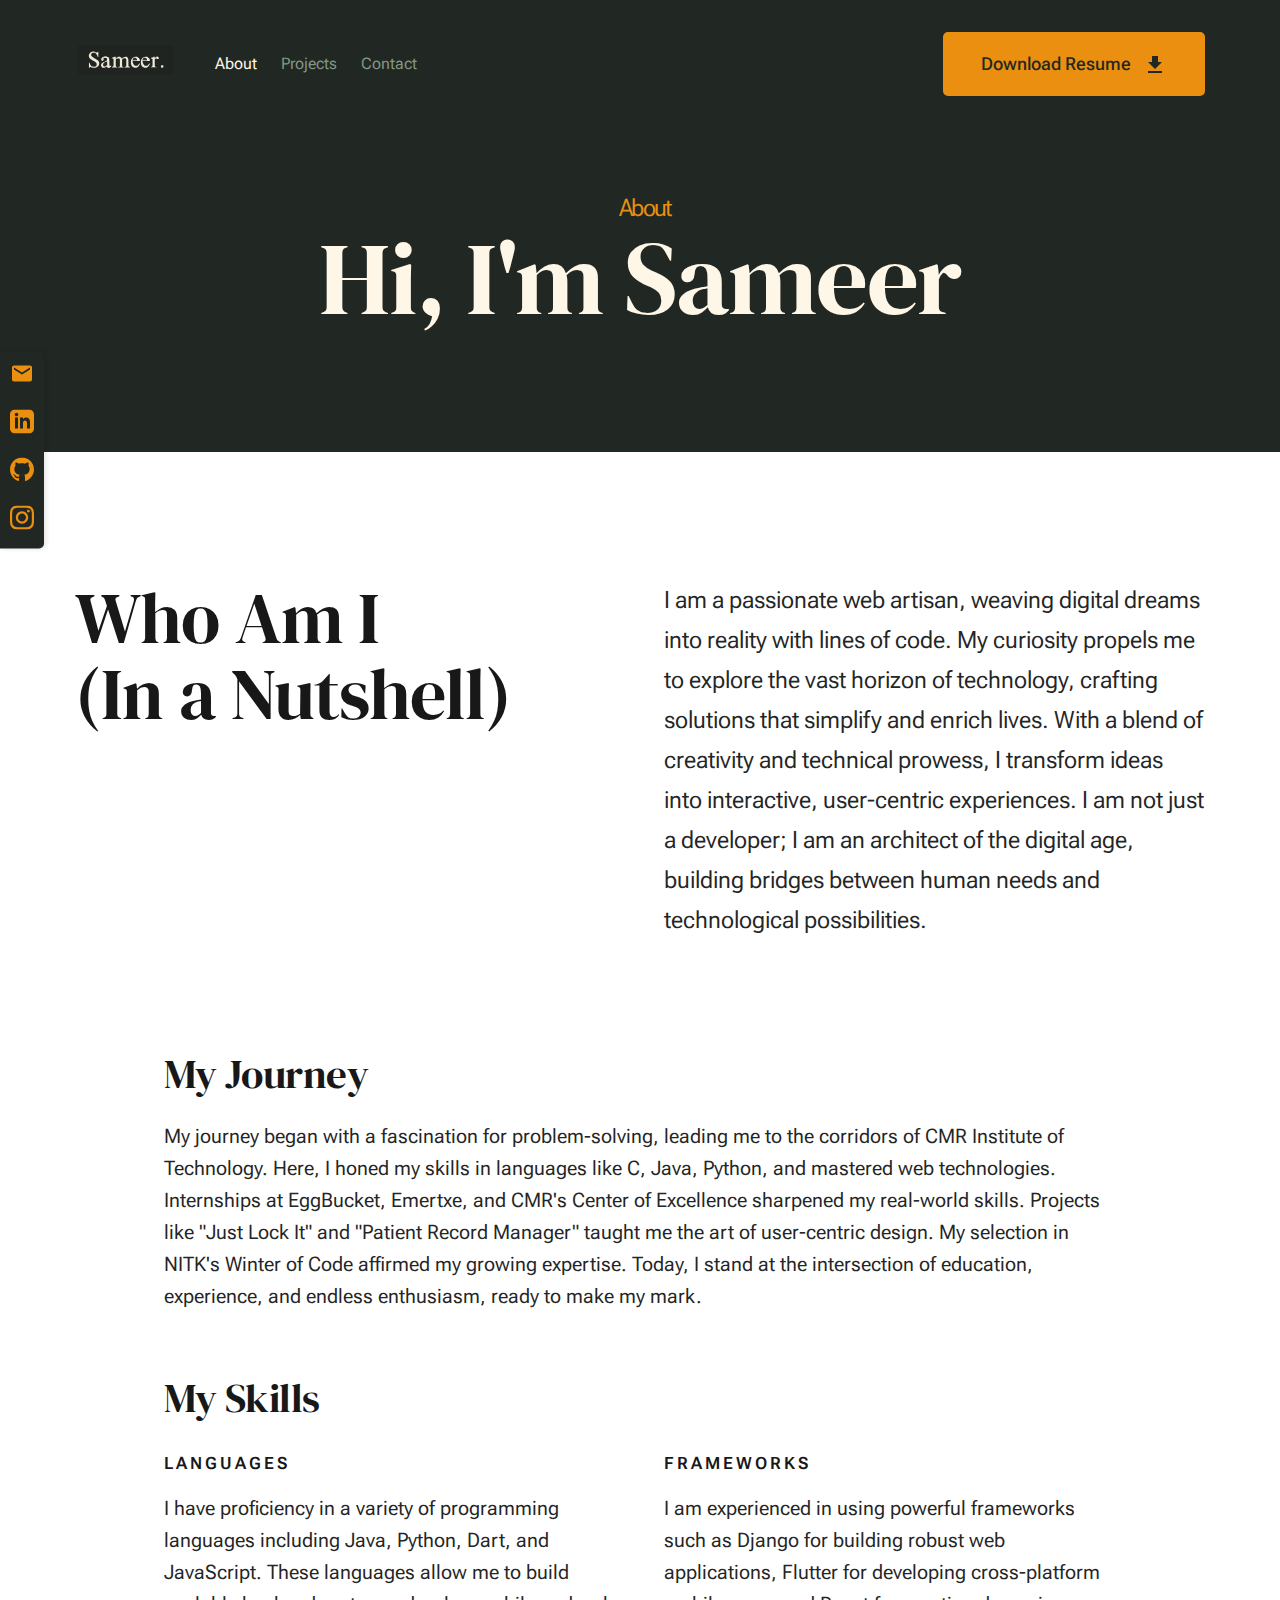
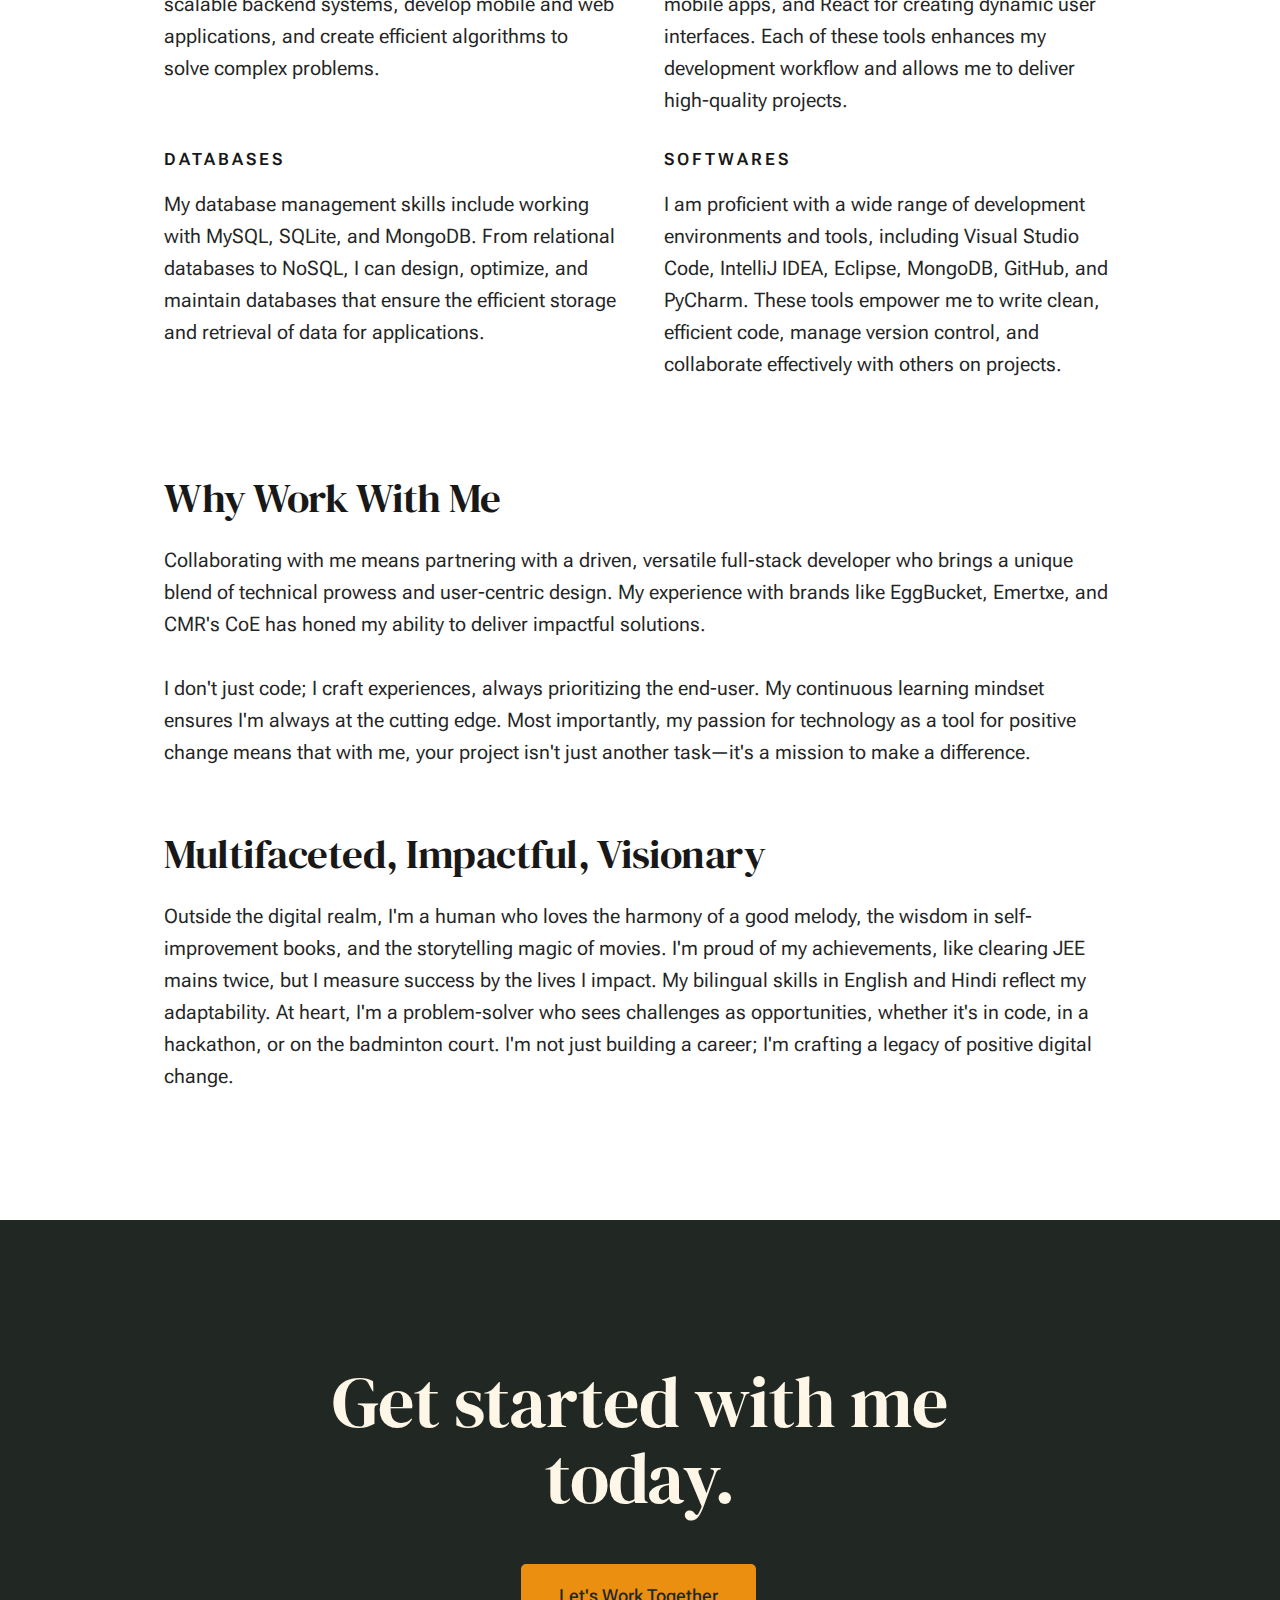
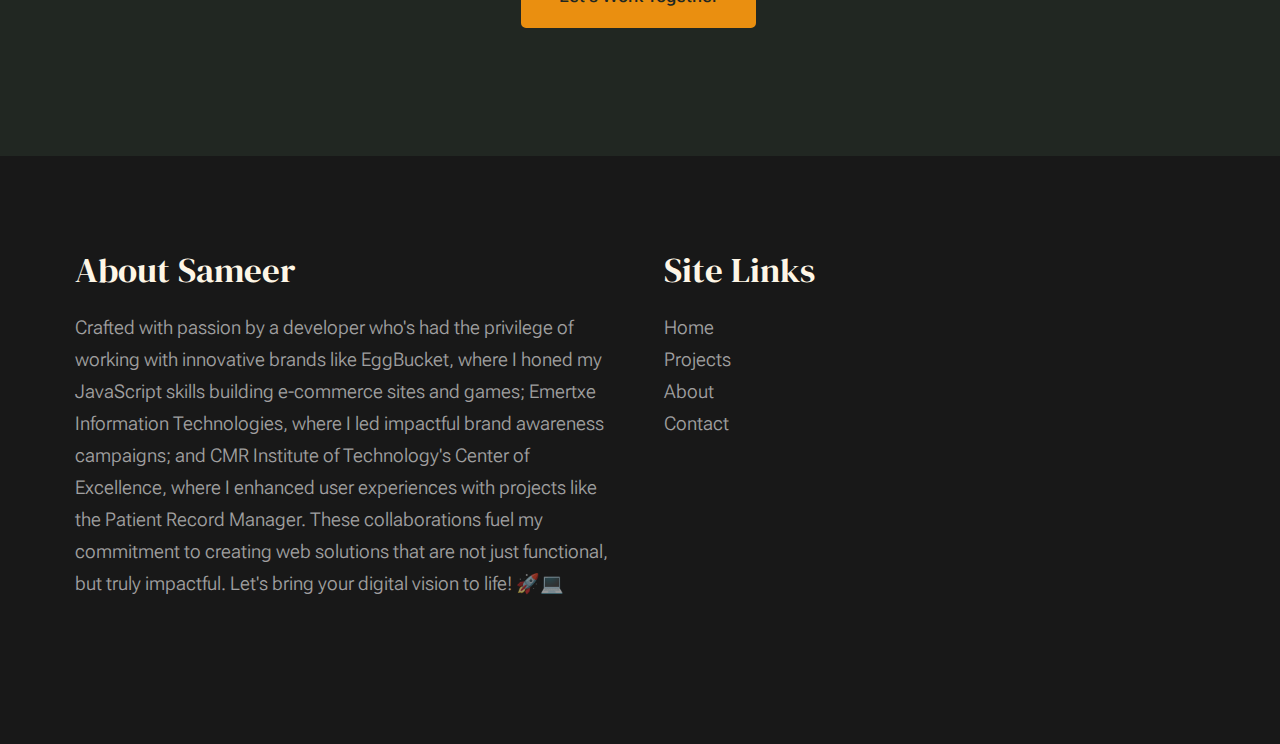
==== commit 5a7ee05b: "Update Resume" ====
--- a/about.html
+++ b/about.html
@@ -156,13 +156,13 @@
                     </ul> <!-- s-header__menu-links -->
 
                     <div class="s-header__contact">
-                        <a href="path/to/resume.pdf" class="btn btn--primary s-header__contact-btn" download>
+                        <a id="downloadButton" href="/static/Sameer_Resume.pdf" download class="btn btn--primary s-header__contact-btn">
                             Download Resume
-                            <svg xmlns="http://www.w3.org/2000/svg" width="24" height="24" viewBox="0 0 24 24" style="fill: rgba(0, 0, 0, 1); vertical-align: middle; margin-left: 8px;">
-                                <path d="M12 1v10.586l3.707-3.707 1.414 1.414-5.707 5.707-5.707-5.707 1.414-1.414 3.707 3.707V1h2zm-5 16h10v2H7v-2zM5 19h14c1.104 0 2-.896 2-2V5c0-1.104-.896-2-2-2H5c-1.104 0-2 .896-2 2v12c0 1.104.896 2 2 2zm0-14h14v12H5V5z"></path>
+                            <svg xmlns="http://www.w3.org/2000/svg" width="24" height="24" viewBox="0 0 24 24" fill="currentColor" style="vertical-align: middle; margin-left: 8px;">
+                                <path d="M19 9h-4V3H9v6H5l7 7 7-7zM5 18v2h14v-2H5z"/>
                             </svg>
-                        </a>                        
-                    </div> <!-- s-header__contact -->
+                        </a>
+                    </div>
     
                 </nav> <!-- end s-header__nav -->
 
